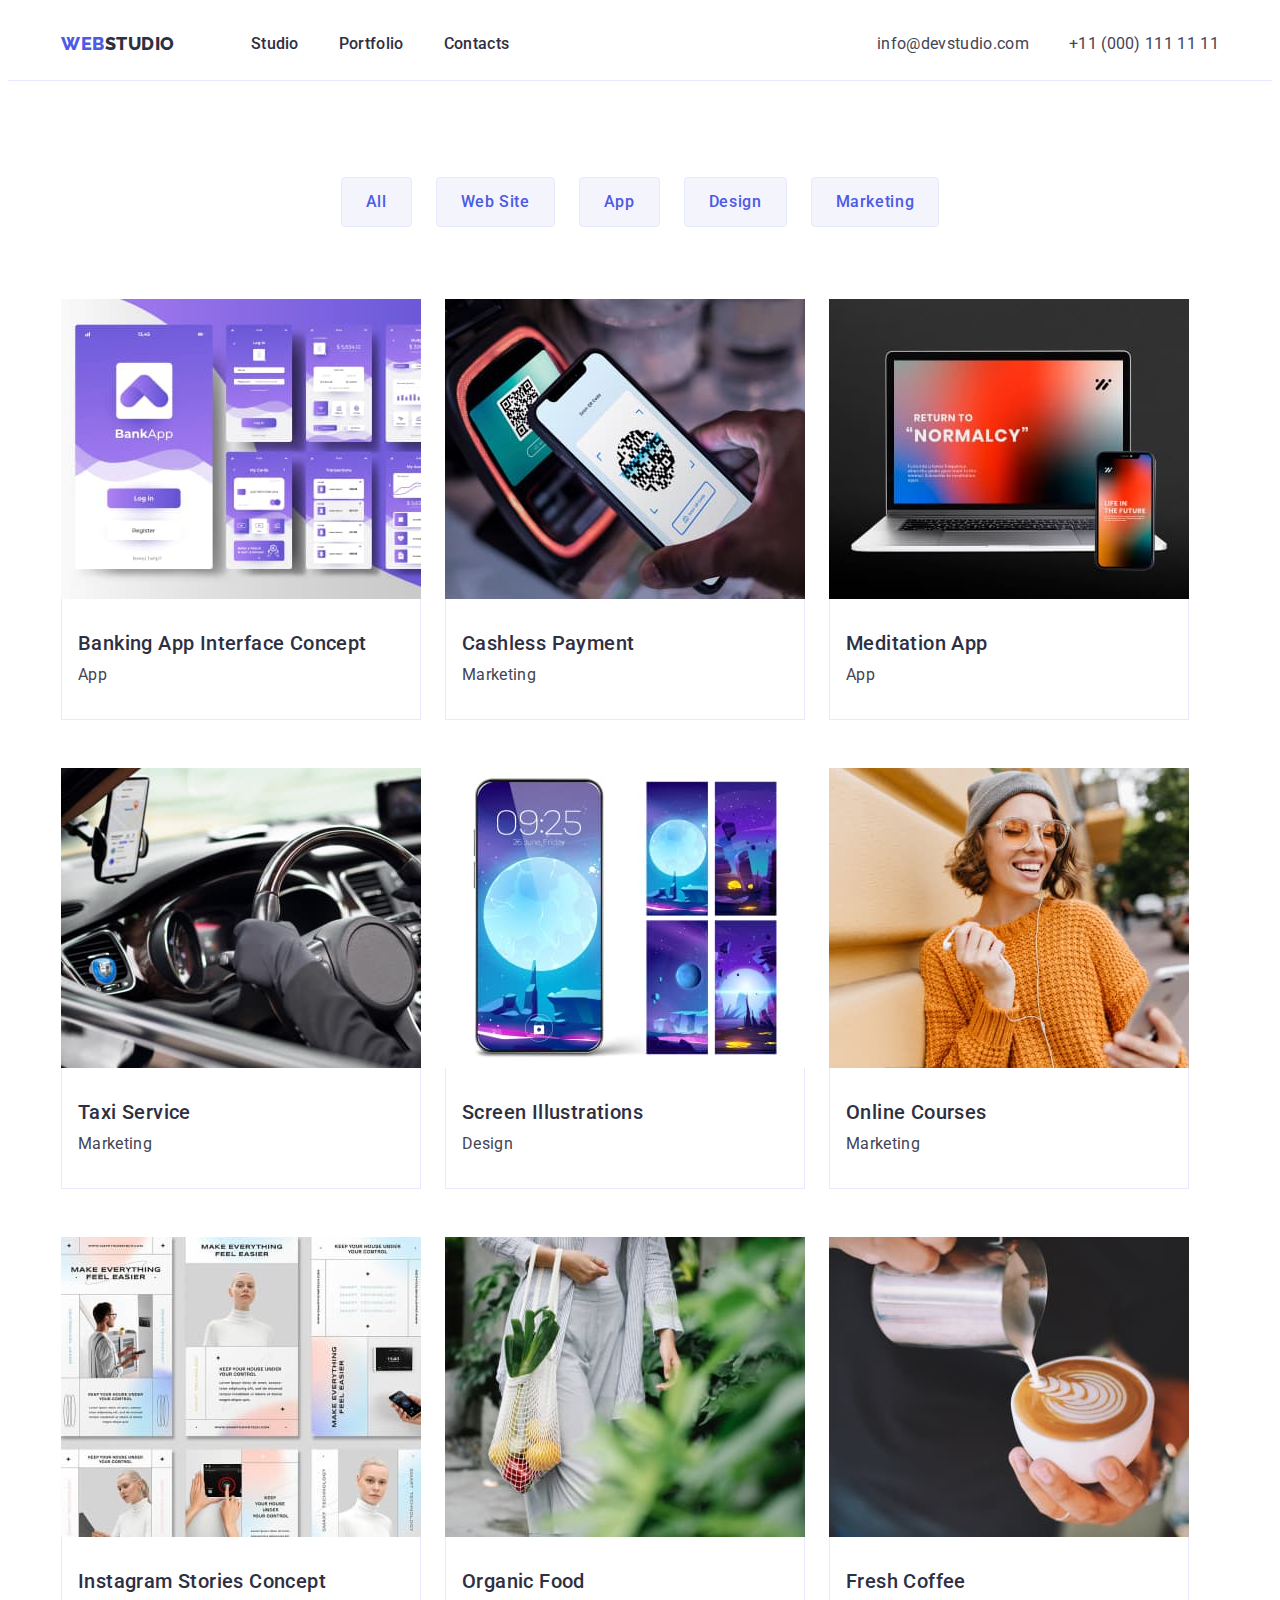
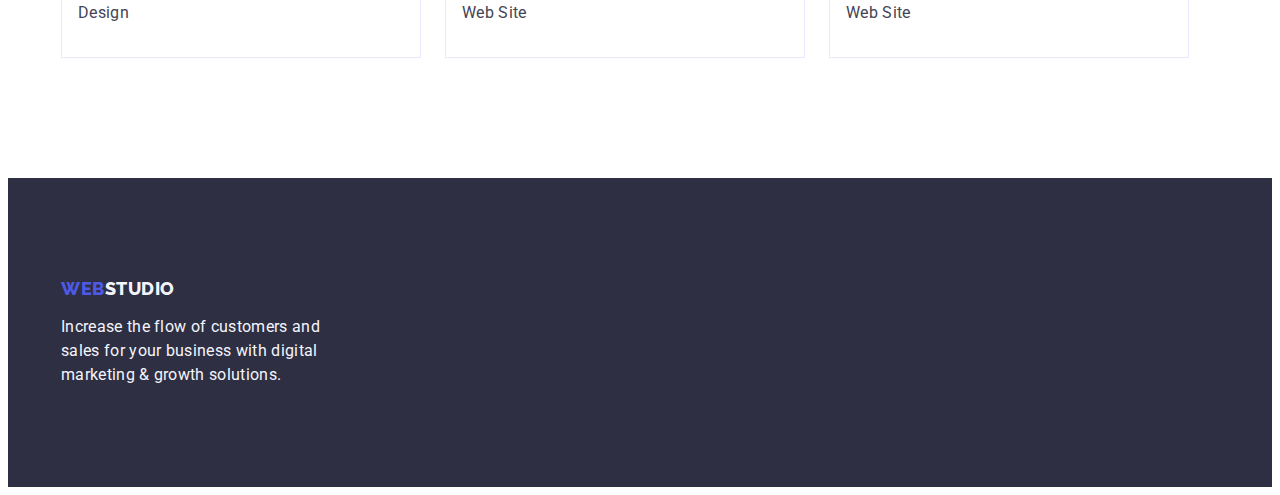
==== portfolio.html @ 2a820198 "Initial commit" ====
<!DOCTYPE html>
<html lang="en">
  <head>
    <meta charset="UTF-8" />
    <meta name="deskription" content="WEB Solutions for Business" />
    <title>WEB Solutions for Business</title>

    <link
      rel="stylesheet"
      href="https://cdnjs.cloudflare.com/ajax/libs/modern-normalize/2.0.0/modern-normalize.min.css"
      integrity="sha512-4xo8blKMVCiXpTaLzQSLSw3KFOVPWhm/TRtuPVc4WG6kUgjH6J03IBuG7JZPkcWMxJ5huwaBpOpnwYElP/m6wg=="
      crossorigin="anonymous"
      referrerpolicy="no-referrer"
    />
    <!-- custom styles -->
    <link rel="stylesheet" href="./css/styles.css" />
    <!-- Fonts -->
    <link rel="preconnect" href="https://fonts.googleapis.com" />
    <link rel="preconnect" href="https://fonts.gstatic.com" crossorigin />
    <link
      href="https://fonts.googleapis.com/css2?family=Raleway:wght@800&family=Roboto:wght@400;500;700;900&display=swap"
      rel="stylesheet"
    />
  </head>

  <body>
    <header class="header">
      <div class="header-container container">
        <nav class="nav-wrapper">
          <!-- Logo -->
          <a class="logo-head logo link" href="./index.html"
            >Web<span class="logo-header">Studio</span></a
          >
          <!-- Navigation -->
          <ul class="nav-list list">
            <li class="nav-item">
              <a class="nav link" href="./index.html">Studio</a>
            </li>
            <li class="nav-item">
              <a class="nav link" href="./portfolio.html">Portfolio</a>
            </li>
            <li class="nav-item">
              <a class="nav link" href="">Contacts</a>
            </li>
          </ul>
        </nav>
        <!-- Adress -->
        <address class="adress">
          <ul class="adress-list list">
            <li class="adress-item">
              <a class="adress-list-item link" href="mailto:info@devstudio.com"
                >info@devstudio.com</a
              >
            </li>
            <li class="adress-item">
              <a class="adress-list-item link" href="tel:+110001111111"
                >+11 (000) 111 11 11</a
              >
            </li>
          </ul>
        </address>
      </div>
    </header>

    <main>
      <section class="portfolio">
        <div class="portfolio-container container">
          <h1 class="visually-hidden">Our Portfolio</h1>
          <ul class="filter-list">
            <li class="filter-item">
              <button class="filter-btn" type="button">All</button>
            </li>
            <li class="filter-item">
              <button class="filter-btn" type="button">Web Site</button>
            </li>
            <li class="filter-item">
              <button class="filter-btn" type="button">App</button>
            </li>
            <li class="filter-item">
              <button class="filter-btn" type="button">Design</button>
            </li>
            <li class="filter-item">
              <button class="filter-btn" type="button">Marketing</button>
            </li>
          </ul>
          <ul class="portfolio-list card-set list">
            <li class="portfolio-item">
              <a class="link" href=""
                ><img
                  src="./images/portfolio/port1.jpg"
                  alt="foto bank app"
                  width="360"
                  height="300"
                />
                <div class="portfolio-card-content">
                  <h2 class="portfolio-link-title">
                    Banking App Interface Concept
                  </h2>
                  <p class="filter-text">App</p>
                </div>
              </a>
            </li>
            <li class="portfolio-item">
              <a class="link" href=""
                ><img
                  src="./images/portfolio/port2.jpg"
                  alt="Foto paimant terminal"
                  width="360"
                  height="300"
                />
                <div class="portfolio-card-content">
                  <h2 class="portfolio-link-title">Cashless Payment</h2>
                  <p class="filter-text">Marketing</p>
                </div>
              </a>
            </li>
            <li class="portfolio-item">
              <a class="link" href=""
                ><img
                  src="./images/portfolio/port3.jpg"
                  alt="Foto meditation app"
                  width="360"
                  height="300"
                />
                <div class="portfolio-card-content">
                  <h2 class="portfolio-link-title">Meditation App</h2>
                  <p class="filter-text">App</p>
                </div></a
              >
            </li>
            <li class="portfolio-item">
              <a class="link" href=""
                ><img
                  src="./images/portfolio/port4.jpg"
                  alt="Foto driver in car"
                  width="360"
                  height="300"
                />
                <div class="portfolio-card-content">
                  <h2 class="portfolio-link-title">Taxi Service</h2>
                  <p class="filter-text">Marketing</p>
                </div></a
              >
            </li>
            <li class="portfolio-item">
              <a class="link" href=""
                ><img
                  src="./images/portfolio/port5.jpg"
                  alt="Phone Screen"
                  width="360"
                  height="300"
                />
                <div class="portfolio-card-content">
                  <h2 class="portfolio-link-title">Screen Illustrations</h2>
                  <p class="filter-text">Design</p>
                </div></a
              >
            </li>
            <li class="portfolio-item">
              <a class="link" href=""
                ><img
                  src="./images/portfolio/port6.jpg"
                  alt="Foto studing girl"
                  width="360"
                  height="300"
                />
                <div class="portfolio-card-content">
                  <h2 class="portfolio-link-title">Online Courses</h2>
                  <p class="filter-text">Marketing</p>
                </div></a
              >
            </li>
            <li class="portfolio-item">
              <a class="link" href=""
                ><img
                  src="./images/portfolio/port7.jpg"
                  alt="Foto of Social media layouts"
                  width="360"
                  height="300"
                />
                <div class="portfolio-card-content">
                  <h2 class="portfolio-link-title">
                    Instagram Stories Concept
                  </h2>
                  <p class="filter-text">Design</p>
                </div></a
              >
            </li>
            <li class="portfolio-item">
              <a class="link" href=""
                ><img
                  src="./images/portfolio/port8.jpg"
                  alt="Foto of fresh food"
                  width="360"
                  height="300"
                />
                <div class="portfolio-card-content">
                  <h2 class="portfolio-link-title">Organic Food</h2>
                  <p class="filter-text">Web Site</p>
                </div></a
              >
            </li>
            <li class="portfolio-item">
              <a class="link" href=""
                ><img
                  src="./images/portfolio/port9.jpg"
                  alt="Foto capuchino"
                  width="360"
                  height="300"
                />
                <div class="portfolio-card-content">
                  <h2 class="portfolio-link-title">Fresh Coffee</h2>
                  <p class="filter-text">Web Site</p>
                </div></a
              >
            </li>
          </ul>
        </div>
      </section>
    </main>

    <footer class="footer">
      <div class="footer-container container">
        <a class="logo-foot logo link" href="./index.html"
          >Web<span class="logo-footer">Studio</span></a
        >

        <p class="text-footer">
          Increase the flow of customers and sales for your business with
          digital marketing & growth solutions.
        </p>
      </div>
    </footer>
  </body>
</html>
---- css/styles.css ----
/* body */
:root {
  --primary-font: 'Roboto', sans-serif;
  --white: #fff;
  --iris: #4d5ae5;
  --navyblue: #2e2f42;
  --slate: #434455;
  --cloud: #f4f4fd;
  --ocean: #404bbf;
  --cornflower: #e7e9fc;
}
/* Container */
.container {
  max-width: 1158px;
  padding-left: 15px;
  padding-right: 15px;
  margin: 0 auto;
}

body {
  background-color: var(--white);
  font-family: var(--primary-font);
  color: var(--slate);
}
h1,
h2,
h3,
h4,
h5,
h6,
p {
  margin: 0;
}

ul,
ol {
  margin-top: 0;
  margin-bottom: 0;
  padding-left: 0;
}

.visually-hidden {
  position: absolute;
  width: 1px;
  height: 1px;
  margin: -1px;
  border: 0;
  padding: 0;
  white-space: nowrap;
  clip-path: inset(100%);
  clip: rect(0 0 0 0);
  overflow: hidden;
}

/* header */
img {
  display: block;
}
.header {
  border-bottom: 1px solid var(--cornflower);
}

.header-container {
  display: flex;
  justify-content: space-between;
}
/* Logo */

.nav-wrapper {
  display: flex;
  align-items: center;
}

.logo-head {
  color: var(--iris);
  font-family: 'Raleway', sans-serif;
  font-size: 18px;
  font-weight: 800;
  line-height: 1.17;
  letter-spacing: 0.03em;
  text-transform: uppercase;
  margin-right: 76px;
}

.logo-header {
  color: var(--navyblue);
}

.list {
  list-style: none;
}
.link {
  text-decoration: none;
}
/* Navigation */

.nav-list {
  display: flex;
  gap: 40px;
}
.nav {
  color: var(--navyblue);
  font-size: 16px;
  font-weight: 500;
  line-height: 1.5;
  letter-spacing: 0.02em;
  padding: 24px 0;
}

.nav:focus,
.nav:hover {
  color: var(--ocean);
}

/* Adress */

.adress-list {
  display: flex;
  gap: 40px;
}

.adress {
  font-style: normal;
}
.adress-item {
  padding-top: 24px;
  padding-bottom: 24px;
}
.adress-list-item {
  color: var(--slate);
  font-size: 16px;
  font-weight: 400;
  line-height: 1.5;
  letter-spacing: 0.02em;
}

.adress-list:focus,
.adress-list:hover {
  color: var(--ocean);
}

/* main */
/* Section Hero */

.hero {
  background-color: var(--navyblue);
  padding: 188px 0;
}
.hero-container {
  display: flex;
  flex-direction: column;
  justify-content: flex-end;
  align-content: center;
  flex-wrap: wrap;
  align-items: center;
  gap: 48px;

  width: 1440px;
}

.hero-title {
  color: var(--white);
  font-size: 56px;
  font-weight: 700;
  line-height: 1.07;
  letter-spacing: 0.02em;
  text-align: center;
  max-width: 496px;
  margin-bottom: 48px;
}

.hero-btn {
  background: var(--iris);
  color: var(--white);
  font-family: 'Roboto', sans-serif;
  font-size: 16px;
  font-weight: 500;
  line-height: 1.5;
  letter-spacing: 0.04rem;
  cursor: pointer;
  min-width: 169px;
  padding: 16px 32px;
  border-radius: 4px;
  border: none;
}

.hero-btn:focus,
.hero-btn:hover {
  background-color: var(--ocean);
}

/* Section About */
.about {
  padding: 120px 0;
}

.about-list {
  display: flex;
  gap: 24px;
}
.about-item {
  flex-basis: calc((100% - 72px) / 4);
}
.about-list-title {
  color: var(--navyblue);
  font-size: 20px;
  font-weight: 500;
  line-height: 1.2;
  letter-spacing: 0.02em;
  margin-bottom: 8px;
}

.about-text {
  color: var(--slate);

  font-size: 16px;
  line-height: 1.5;
  letter-spacing: 0.02em;
}

/* Doing section */
.doing {
  padding-bottom: 120px;
}
.doing-list {
  display: flex;
  justify-content: center;
  gap: 24px;
}

.doing-title {
  color: var(--navyblue);
  font-size: 36px;
  font-weight: 700;
  line-height: 1.11;
  letter-spacing: 0.02em;
  text-transform: capitalize;
  text-align: center;
  margin-bottom: 72px;
}

/* Our team */

.team-section {
  background-color: var(--cloud);
  padding-top: 120px;
  padding-bottom: 120px;
}

.team-list {
  display: flex;
  justify-content: center;
  gap: 24px;
}
.team-card {
  background-color: #ffffff;
  border-radius: 0px 0px 4px 4px;
  padding-bottom: 32px;
}
.team-card-content {
  display: flex;
  flex-direction: column;
  flex-wrap: wrap;
  align-items: center;
  padding: 32px 0;
}

.team-section-title {
  color: var(--navyblue);
  font-size: 36px;
  font-weight: 700;
  line-height: 1.11;
  letter-spacing: 0.02em;
  text-transform: capitalize;
  text-align: center;
  margin-bottom: 72px;
}

.card-title {
  color: var(--navyblue);
  font-size: 20px;
  font-weight: 500;
  line-height: 1.2;
  letter-spacing: 0.02em;
  text-align: center;
  margin-bottom: 8px;
}

.card-text {
  color: var(--slate);
  font-size: 16px;
  font-weight: 400;
  line-height: 1.5;
  letter-spacing: 0.02em;
  text-align: center;
}

/* Portfolio */
.portfolio {
  padding-top: 96px;
  padding-bottom: 120px;
}

/* Filter */

.filter-list {
  list-style: none;
  margin-bottom: 72px;
}
.filter-btn {
  background-color: var(--cloud);
  color: var(--iris);
  font-family: 'Roboto', sans-serif;
  font-size: 16px;
  font-weight: 500;
  line-height: 1.5;
  letter-spacing: 0.04em;
  cursor: pointer;
  border-radius: 4px;
  border: 1px solid var(--cornflower);
  padding: 12px 24px;
}
.filter-btn:focus,
.filter-btn:hover {
  background-color: var(--ocean);
  color: var(--white);
  border: 1px solid transparent;
}
/* Portfolio list */

.filter-list {
  display: flex;
  justify-content: center;
  gap: 24px;
}
.portfolio-list {
  display: flex;
  flex-wrap: wrap;
  gap: 24px;
  row-gap: 48px;
}
.portfolio-item {
  flex-basis: calc((100% - 24 * 2) / 3);
}
.portfolio-card-content {
  display: flex;
  flex-direction: column;
  padding: 32px 16px;
  border: 1px solid var(--cornflower);
  border-top: none;
}

.portfolio-link-title {
  color: var(--navyblue);
  font-size: 20px;
  font-weight: 500;
  line-height: 1.2;
  letter-spacing: 0.02em;
  margin-bottom: 8px;
}
.filter-text {
  color: var(--slate);
  font-size: 16px;
  line-height: 1.5;
  letter-spacing: 0.02em;
}

/* Fotter */

.footer {
  background-color: var(--navyblue);
  padding: 100px 0;
}
.logo-foot {
  display: inline-block;
  color: var(--iris);
  font-family: 'Raleway', sans-serif;
  font-size: 18px;
  font-weight: 800;
  line-height: 1.17;
  letter-spacing: 0.03em;
  text-transform: uppercase;
  margin-bottom: 16px;
}
.text-footer {
  color: var(--cloud);
  font-size: 16px;
  line-height: 1.5;
  letter-spacing: 0.02em;
  width: 264px;
}
.logo-footer {
  color: var(--cloud);
}
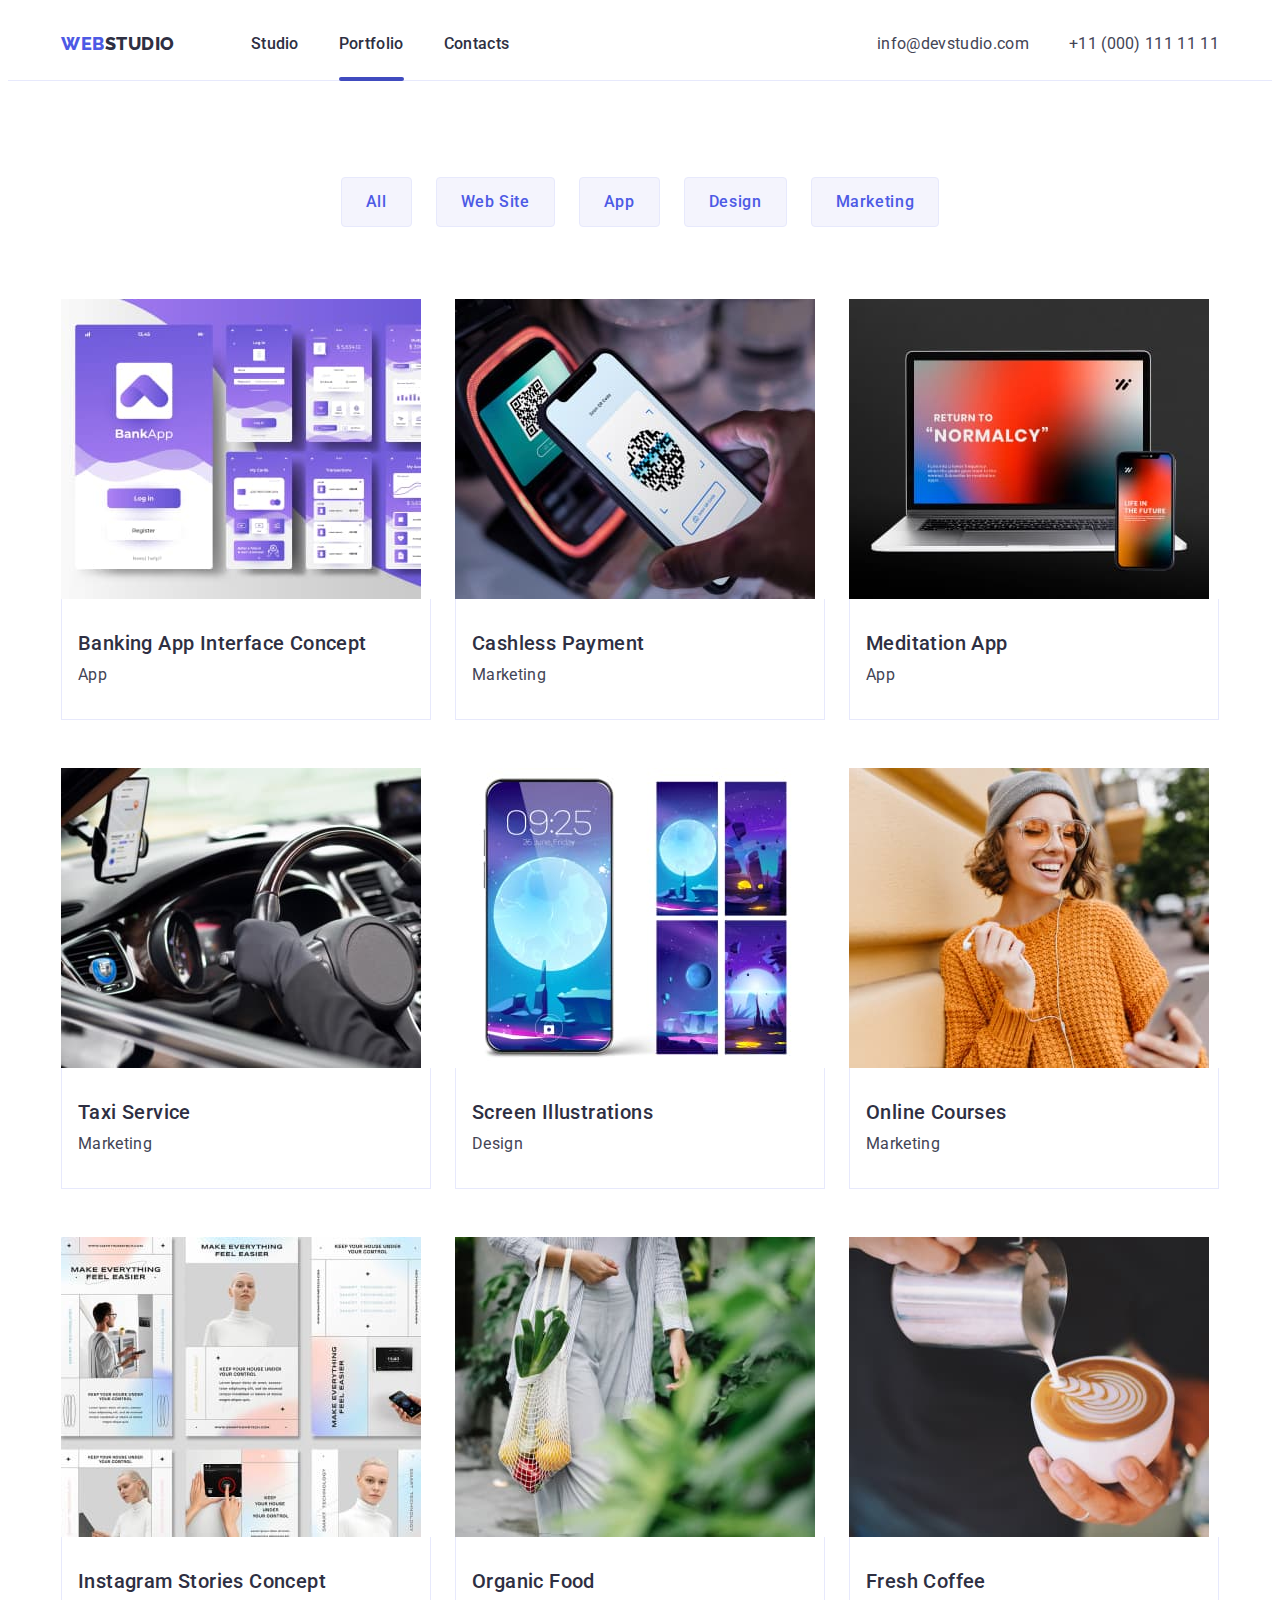
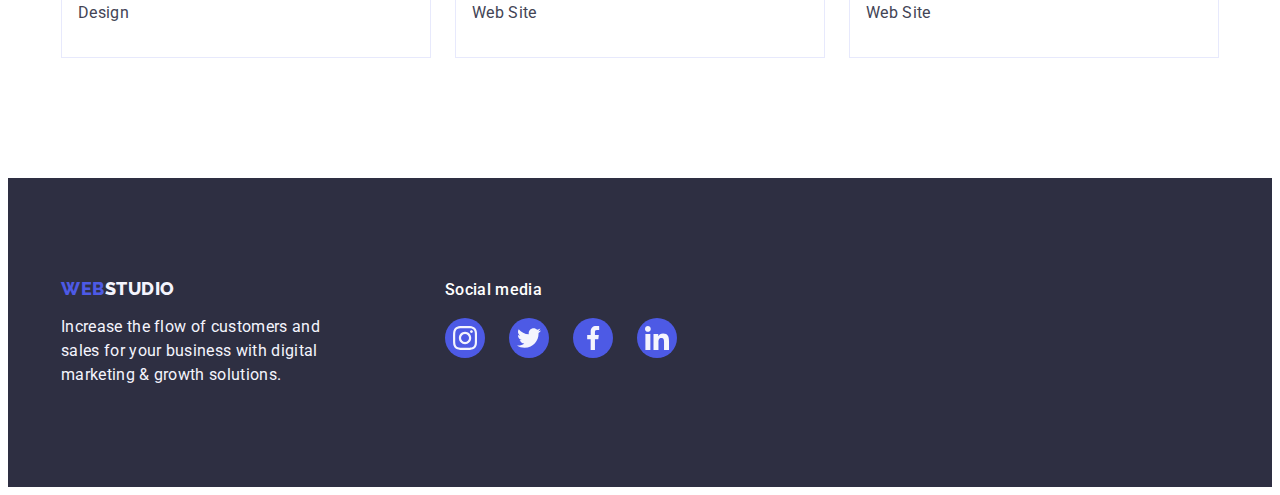
==== commit 079b47e5: "first checkin" ====
--- a/portfolio.html
+++ b/portfolio.html
@@ -24,6 +24,7 @@
   </head>
 
   <body>
+    <!-- Header -->
     <header class="header">
       <div class="header-container container">
         <nav class="nav-wrapper">
@@ -37,7 +38,7 @@
               <a class="nav link" href="./index.html">Studio</a>
             </li>
             <li class="nav-item">
-              <a class="nav link" href="./portfolio.html">Portfolio</a>
+              <a class="nav current link" href="./portfolio.html">Portfolio</a>
             </li>
             <li class="nav-item">
               <a class="nav link" href="">Contacts</a>
@@ -61,7 +62,7 @@
         </address>
       </div>
     </header>
-
+    <!-- Main -->
     <main>
       <section class="portfolio">
         <div class="portfolio-container container">
@@ -85,13 +86,22 @@
           </ul>
           <ul class="portfolio-list card-set list">
             <li class="portfolio-item">
-              <a class="link" href=""
-                ><img
-                  src="./images/portfolio/port1.jpg"
-                  alt="foto bank app"
-                  width="360"
-                  height="300"
-                />
+              <a class="link" href="">
+                <div class="portfolio-box">
+                  <img
+                    src="./images/portfolio/port1.jpg"
+                    alt="foto bank app"
+                    width="360"
+                    height="300"
+                  />
+                  <div class="overlay">
+                    <p class="overlay-text">
+                      14 Stylish and User-Friendly App Design Concepts · Task
+                      Manager App · Calorie Tracker App · Exotic Fruit Ecommerce
+                      App · Cloud Storage App
+                    </p>
+                  </div>
+                </div>
                 <div class="portfolio-card-content">
                   <h2 class="portfolio-link-title">
                     Banking App Interface Concept
@@ -101,13 +111,22 @@
               </a>
             </li>
             <li class="portfolio-item">
-              <a class="link" href=""
-                ><img
-                  src="./images/portfolio/port2.jpg"
-                  alt="Foto paimant terminal"
-                  width="360"
-                  height="300"
-                />
+              <a class="link" href="">
+                <div class="portfolio-box">
+                  <img
+                    src="./images/portfolio/port2.jpg"
+                    alt="Foto paimant terminal"
+                    width="360"
+                    height="300"
+                  />
+                  <div class="overlay">
+                    <p class="overlay-text">
+                      14 Stylish and User-Friendly App Design Concepts · Task
+                      Manager App · Calorie Tracker App · Exotic Fruit Ecommerce
+                      App · Cloud Storage App
+                    </p>
+                  </div>
+                </div>
                 <div class="portfolio-card-content">
                   <h2 class="portfolio-link-title">Cashless Payment</h2>
                   <p class="filter-text">Marketing</p>
@@ -115,13 +134,22 @@
               </a>
             </li>
             <li class="portfolio-item">
-              <a class="link" href=""
-                ><img
-                  src="./images/portfolio/port3.jpg"
-                  alt="Foto meditation app"
-                  width="360"
-                  height="300"
-                />
+              <a class="link" href="">
+                <div class="portfolio-box">
+                  <img
+                    src="./images/portfolio/port3.jpg"
+                    alt="Foto meditation app"
+                    width="360"
+                    height="300"
+                  />
+                  <div class="overlay">
+                    <p class="overlay-text">
+                      14 Stylish and User-Friendly App Design Concepts · Task
+                      Manager App · Calorie Tracker App · Exotic Fruit Ecommerce
+                      App · Cloud Storage App
+                    </p>
+                  </div>
+                </div>
                 <div class="portfolio-card-content">
                   <h2 class="portfolio-link-title">Meditation App</h2>
                   <p class="filter-text">App</p>
@@ -129,13 +157,22 @@
               >
             </li>
             <li class="portfolio-item">
-              <a class="link" href=""
-                ><img
-                  src="./images/portfolio/port4.jpg"
-                  alt="Foto driver in car"
-                  width="360"
-                  height="300"
-                />
+              <a class="link" href="">
+                <div class="portfolio-box">
+                  <img
+                    src="./images/portfolio/port4.jpg"
+                    alt="Foto driver in car"
+                    width="360"
+                    height="300"
+                  />
+                  <div class="overlay">
+                    <p class="overlay-text">
+                      14 Stylish and User-Friendly App Design Concepts · Task
+                      Manager App · Calorie Tracker App · Exotic Fruit Ecommerce
+                      App · Cloud Storage App
+                    </p>
+                  </div>
+                </div>
                 <div class="portfolio-card-content">
                   <h2 class="portfolio-link-title">Taxi Service</h2>
                   <p class="filter-text">Marketing</p>
@@ -143,13 +180,22 @@
               >
             </li>
             <li class="portfolio-item">
-              <a class="link" href=""
-                ><img
-                  src="./images/portfolio/port5.jpg"
-                  alt="Phone Screen"
-                  width="360"
-                  height="300"
-                />
+              <a class="link" href="">
+                <div class="portfolio-box">
+                  <img
+                    src="./images/portfolio/port5.jpg"
+                    alt="Phone Screen"
+                    width="360"
+                    height="300"
+                  />
+                  <div class="overlay">
+                    <p class="overlay-text">
+                      14 Stylish and User-Friendly App Design Concepts · Task
+                      Manager App · Calorie Tracker App · Exotic Fruit Ecommerce
+                      App · Cloud Storage App
+                    </p>
+                  </div>
+                </div>
                 <div class="portfolio-card-content">
                   <h2 class="portfolio-link-title">Screen Illustrations</h2>
                   <p class="filter-text">Design</p>
@@ -157,13 +203,22 @@
               >
             </li>
             <li class="portfolio-item">
-              <a class="link" href=""
-                ><img
-                  src="./images/portfolio/port6.jpg"
-                  alt="Foto studing girl"
-                  width="360"
-                  height="300"
-                />
+              <a class="link" href="">
+                <div class="portfolio-box">
+                  <img
+                    src="./images/portfolio/port6.jpg"
+                    alt="Foto studing girl"
+                    width="360"
+                    height="300"
+                  />
+                  <div class="overlay">
+                    <p class="overlay-text">
+                      14 Stylish and User-Friendly App Design Concepts · Task
+                      Manager App · Calorie Tracker App · Exotic Fruit Ecommerce
+                      App · Cloud Storage App
+                    </p>
+                  </div>
+                </div>
                 <div class="portfolio-card-content">
                   <h2 class="portfolio-link-title">Online Courses</h2>
                   <p class="filter-text">Marketing</p>
@@ -171,13 +226,22 @@
               >
             </li>
             <li class="portfolio-item">
-              <a class="link" href=""
-                ><img
-                  src="./images/portfolio/port7.jpg"
-                  alt="Foto of Social media layouts"
-                  width="360"
-                  height="300"
-                />
+              <a class="link" href="">
+                <div class="portfolio-box">
+                  <img
+                    src="./images/portfolio/port7.jpg"
+                    alt="Foto of Social media layouts"
+                    width="360"
+                    height="300"
+                  />
+                  <div class="overlay">
+                    <p class="overlay-text">
+                      14 Stylish and User-Friendly App Design Concepts · Task
+                      Manager App · Calorie Tracker App · Exotic Fruit Ecommerce
+                      App · Cloud Storage App
+                    </p>
+                  </div>
+                </div>
                 <div class="portfolio-card-content">
                   <h2 class="portfolio-link-title">
                     Instagram Stories Concept
@@ -187,13 +251,22 @@
               >
             </li>
             <li class="portfolio-item">
-              <a class="link" href=""
-                ><img
-                  src="./images/portfolio/port8.jpg"
-                  alt="Foto of fresh food"
-                  width="360"
-                  height="300"
-                />
+              <a class="link" href="">
+                <div class="portfolio-box">
+                  <img
+                    src="./images/portfolio/port8.jpg"
+                    alt="Foto of fresh food"
+                    width="360"
+                    height="300"
+                  />
+                  <div class="overlay">
+                    <p class="overlay-text">
+                      14 Stylish and User-Friendly App Design Concepts · Task
+                      Manager App · Calorie Tracker App · Exotic Fruit Ecommerce
+                      App · Cloud Storage App
+                    </p>
+                  </div>
+                </div>
                 <div class="portfolio-card-content">
                   <h2 class="portfolio-link-title">Organic Food</h2>
                   <p class="filter-text">Web Site</p>
@@ -201,13 +274,22 @@
               >
             </li>
             <li class="portfolio-item">
-              <a class="link" href=""
-                ><img
-                  src="./images/portfolio/port9.jpg"
-                  alt="Foto capuchino"
-                  width="360"
-                  height="300"
-                />
+              <a class="link" href="">
+                <div class="portfolio-box">
+                  <img
+                    src="./images/portfolio/port9.jpg"
+                    alt="Foto capuchino"
+                    width="360"
+                    height="300"
+                  />
+                  <div class="overlay">
+                    <p class="overlay-text">
+                      14 Stylish and User-Friendly App Design Concepts · Task
+                      Manager App · Calorie Tracker App · Exotic Fruit Ecommerce
+                      App · Cloud Storage App
+                    </p>
+                  </div>
+                </div>
                 <div class="portfolio-card-content">
                   <h2 class="portfolio-link-title">Fresh Coffee</h2>
                   <p class="filter-text">Web Site</p>
@@ -218,17 +300,49 @@
         </div>
       </section>
     </main>
-
+    <!-- Footer -->
     <footer class="footer">
       <div class="footer-container container">
-        <a class="logo-foot logo link" href="./index.html"
-          >Web<span class="logo-footer">Studio</span></a
-        >
+        <div>
+          <a class="logo-foot logo link" href="./index.html"
+            >Web<span class="logo-footer">Studio</span></a
+          >
+          <p class="text-footer">
+            Increase the flow of customers and sales for your business with
+            digital marketing & growth solutions.
+          </p>
+        </div>
+        <!-- Social media -->
 
-        <p class="text-footer">
-          Increase the flow of customers and sales for your business with
-          digital marketing & growth solutions.
-        </p>
+        <div class="media-container">
+          <h4 class="media-title">Social media</h4>
+          <ul class="media-link list">
+            <li>
+              <a class="social-media" href="https://www.instagram.com/">
+                <svg class="social-media-icon">
+                  <use href="./images/icons.svg#icon-instagram"></use></svg
+              ></a>
+            </li>
+            <li>
+              <a class="social-media" href="https://www.twitter.com/">
+                <svg class="social-media-icon">
+                  <use href="./images/icons.svg#icon-twitter"></use></svg
+              ></a>
+            </li>
+            <li>
+              <a class="social-media" href="https://www.facebook.com/">
+                <svg class="social-media-icon">
+                  <use href="./images/icons.svg#icon-facebook"></use></svg
+              ></a>
+            </li>
+            <li>
+              <a class="social-media" href="https://www.linkedin.com/">
+                <svg class="social-media-icon">
+                  <use href="./images/icons.svg#icon-linkedin"></use></svg
+              ></a>
+            </li>
+          </ul>
+        </div>
       </div>
     </footer>
   </body>
--- a/css/styles.css
+++ b/css/styles.css
@@ -8,6 +8,10 @@
   --cloud: #f4f4fd;
   --ocean: #404bbf;
   --cornflower: #e7e9fc;
+  --lightslate: #8e8f99;
+  --green: #31d0aa;
+  --navyblue-modal: rgba(46, 47, 66, 0.4);
+  --dairy: #fcfcfc;
 }
 /* Container */
 .container {
@@ -99,12 +103,27 @@
   gap: 40px;
 }
 .nav {
+  position: relative;
   color: var(--navyblue);
   font-size: 16px;
   font-weight: 500;
   line-height: 1.5;
   letter-spacing: 0.02em;
   padding: 24px 0;
+  /* margin-bottom: 20px; */
+  transition: color 250ms cubic-bezier(0.4, 0, 0.2, 1);
+}
+
+.current:after {
+  display: block;
+  width: 100%;
+  height: 4px;
+  border-radius: 2px;
+  background: var(--ocean);
+  content: ' ';
+  position: absolute;
+  bottom: -4px;
+  left: 0;
 }
 
 .nav:focus,
@@ -132,10 +151,11 @@
   font-weight: 400;
   line-height: 1.5;
   letter-spacing: 0.02em;
-}
-
-.adress-list:focus,
-.adress-list:hover {
+  transition: color 250ms cubic-bezier(0.4, 0, 0.2, 1);
+}
+
+.adress-list-item:focus,
+.adress-list-item:hover {
   color: var(--ocean);
 }
 
@@ -143,9 +163,20 @@
 /* Section Hero */
 
 .hero {
+  max-width: 1440px;
+  margin: 0 auto;
   background-color: var(--navyblue);
   padding: 188px 0;
-}
+  background-image: linear-gradient(
+      rgba(46, 47, 66, 0.7),
+      rgba(46, 47, 66, 0.7)
+    ),
+    url(../images/background.jpg);
+  background-repeat: no-repeat;
+  background-size: cover;
+  background-position: center;
+}
+
 .hero-container {
   display: flex;
   flex-direction: column;
@@ -172,6 +203,7 @@
 .hero-btn {
   background: var(--iris);
   color: var(--white);
+  box-shadow: 0px 4px 4px 0px rgba(0, 0, 0, 0.15);
   font-family: 'Roboto', sans-serif;
   font-size: 16px;
   font-weight: 500;
@@ -182,6 +214,7 @@
   padding: 16px 32px;
   border-radius: 4px;
   border: none;
+  transition: color 250ms cubic-bezier(0.4, 0, 0.2, 1);
 }
 
 .hero-btn:focus,
@@ -200,6 +233,17 @@
 }
 .about-item {
   flex-basis: calc((100% - 72px) / 4);
+}
+
+.about-icon {
+  width: 64px;
+  height: 64px;
+}
+.about-icon-card {
+  border-radius: 4px;
+  background: var(--cloud);
+  padding: 24px 100px;
+  margin-bottom: 8px;
 }
 .about-list-title {
   color: var(--navyblue);
@@ -255,7 +299,9 @@
 .team-card {
   background-color: #ffffff;
   border-radius: 0px 0px 4px 4px;
-  padding-bottom: 32px;
+  box-shadow: 0px 2px 1px 0px rgba(46, 47, 66, 0.08),
+    0px 1px 1px 0px rgba(46, 47, 66, 0.16),
+    0px 1px 6px 0px rgba(46, 47, 66, 0.08);
 }
 .team-card-content {
   display: flex;
@@ -293,6 +339,73 @@
   line-height: 1.5;
   letter-spacing: 0.02em;
   text-align: center;
+  margin-bottom: 8px;
+}
+.social-link {
+  display: flex;
+  gap: 24px;
+}
+.team-social {
+  display: flex;
+  justify-content: center;
+  align-items: center;
+  width: 40px;
+  height: 40px;
+  border-radius: 50%;
+  background-color: var(--iris);
+}
+
+.team-social-icon {
+  width: 16px;
+  height: 16px;
+  fill: var(--cloud);
+}
+/* Customers */
+
+.customer-section {
+  padding-top: 120px;
+  padding-bottom: 120px;
+}
+.customer-container {
+  padding-top: 120px;
+  padding-bottom: 120px;
+}
+.customer-section-title {
+  color: var(--navyblue);
+  font-size: 36px;
+  font-style: normal;
+  font-weight: 700;
+  line-height: 1.1;
+  letter-spacing: 0.02em;
+  text-transform: capitalize;
+  text-align: center;
+  margin-bottom: 72px;
+}
+.customer-list {
+  display: flex;
+  justify-content: center;
+  gap: 24px;
+}
+.customer-card {
+  flex-basis: calc((100% - 5 * 24px) / 6);
+  border-radius: 4px;
+  border: 1px solid var(--lightslate);
+  padding: 16px 32px;
+  transition: border-color 250ms cubic-bezier(0.4, 0, 0.2, 1);
+}
+.customer-card:hover {
+  border-color: var(--ocean);
+}
+
+.customer-icon {
+  fill: var(--lightslate);
+  width: 104px;
+  height: 56px;
+  transition: fill 250ms cubic-bezier(0.4, 0, 0.2, 1);
+}
+
+.customer-icon:hover {
+  fill: var(--ocean);
 }
 
 /* Portfolio */
@@ -319,13 +432,20 @@
   border-radius: 4px;
   border: 1px solid var(--cornflower);
   padding: 12px 24px;
+  transition: background-color 250ms cubic-bezier(0.4, 0, 0.2, 1),
+    color 250ms cubic-bezier(0.4, 0, 0.2, 1),
+    border-color 250ms cubic-bezier(0.4, 0, 0.2, 1),
+    box-shadow 250ms cubic-bezier(0.4, 0, 0.2, 1);
 }
 .filter-btn:focus,
 .filter-btn:hover {
   background-color: var(--ocean);
   color: var(--white);
   border: 1px solid transparent;
-}
+  box-shadow: 0px 2px 2px 0px rgba(0, 0, 0, 0.12),
+    0px 2px 1px 0px rgba(0, 0, 0, 0.08), 0px 3px 1px 0px rgba(0, 0, 0, 0.1);
+}
+
 /* Portfolio list */
 
 .filter-list {
@@ -339,9 +459,46 @@
   gap: 24px;
   row-gap: 48px;
 }
+.portfolio-item:hover {
+  box-shadow: 0px 2px 1px 0px rgba(46, 47, 66, 0.08),
+    0px 1px 1px 0px rgba(46, 47, 66, 0.16),
+    0px 1px 6px 0px rgba(46, 47, 66, 0.08);
+}
 .portfolio-item {
-  flex-basis: calc((100% - 24 * 2) / 3);
-}
+  flex-basis: calc((100% - 24px * 2) / 3);
+  transition: box-shadow 250ms cubic-bezier(0.4, 0, 0.2, 1);
+}
+.portfolio-item:hover .overlay {
+  transform: translateY(0);
+}
+
+.portfolio-box {
+  position: relative;
+  overflow: hidden;
+}
+.overlay {
+  position: absolute;
+  top: 0;
+  left: 0;
+  transform: translateY(100%);
+  display: flex;
+  width: 100%;
+  height: 100%;
+  background: var(--iris);
+  transition: transform 250ms cubic-bezier(0.4, 0, 0.2, 1);
+}
+
+.overlay-text {
+  color: var(--cloud);
+  font-size: 16px;
+  font-weight: 400;
+  line-height: 1.5;
+  letter-spacing: 0.02em;
+  padding-top: 40px;
+  padding-left: 32px;
+  padding-right: 32px;
+}
+
 .portfolio-card-content {
   display: flex;
   flex-direction: column;
@@ -371,7 +528,11 @@
   background-color: var(--navyblue);
   padding: 100px 0;
 }
-.logo-foot {
+.footer-container {
+  display: flex;
+  gap: 120px;
+}
+.footer .logo-foot {
   display: inline-block;
   color: var(--iris);
   font-family: 'Raleway', sans-serif;
@@ -392,3 +553,93 @@
 .logo-footer {
   color: var(--cloud);
 }
+.media-container {
+  display: flex;
+  flex-direction: column;
+  gap: 16px;
+}
+.media-title {
+  color: var(--white);
+  font-size: 16px;
+  font-style: normal;
+  font-weight: 500;
+  line-height: 1.5;
+  letter-spacing: 0.02em;
+}
+.media-link {
+  display: flex;
+  gap: 24px;
+}
+.social-media {
+  display: flex;
+  justify-content: center;
+  align-items: center;
+  width: 40px;
+  height: 40px;
+  border-radius: 50%;
+  background-color: var(--iris);
+  transition: background-color 250ms cubic-bezier(0.4, 0, 0.2, 1);
+}
+.social-media-icon {
+  width: 24px;
+  height: 24px;
+  fill: var(--cloud);
+}
+
+.social-media:hover {
+  background-color: var(--green);
+}
+
+/* Modal window */
+.backdrop {
+  position: fixed;
+  top: 0;
+  left: 0;
+  width: 100%;
+  height: 100%;
+
+  background-color: var(--navyblue-modal);
+}
+.backdrop.is-hidden {
+  opacity: 0;
+  pointer-events: none;
+  visibility: hidden;
+}
+
+.modal {
+  position: absolute;
+  top: 50%;
+  left: 50%;
+  transform: translate(-50%, -50%);
+  opacity: 1;
+  width: 408px;
+  min-height: 584px;
+  border-radius: 4px;
+  background-color: var(--dairy);
+  box-shadow: 0px 2px 1px 0px rgba(0, 0, 0, 0.2),
+    0px 1px 3px 0px rgba(0, 0, 0, 0.12), 0px 1px 1px 0px rgba(0, 0, 0, 0.14);
+  transition: opacity 300ms ease-out, transform 300ms ease-out;
+}
+
+.backdrop.is-hidden .modal {
+  transform: translate(-50%, -70%);
+  opacity: 0;
+}
+
+.modal-btn {
+  position: absolute;
+  top: 24px;
+  right: 24px;
+  display: flex;
+  justify-content: center;
+  align-items: center;
+  width: 24px;
+  height: 24px;
+  border-radius: 50%;
+  fill: var(--cornflower);
+  stroke-width: 1px;
+  stroke: rgba(0, 0, 0, 0.1);
+}
+.modal-btn-icon {
+  fill: var(--navyblue);
+}
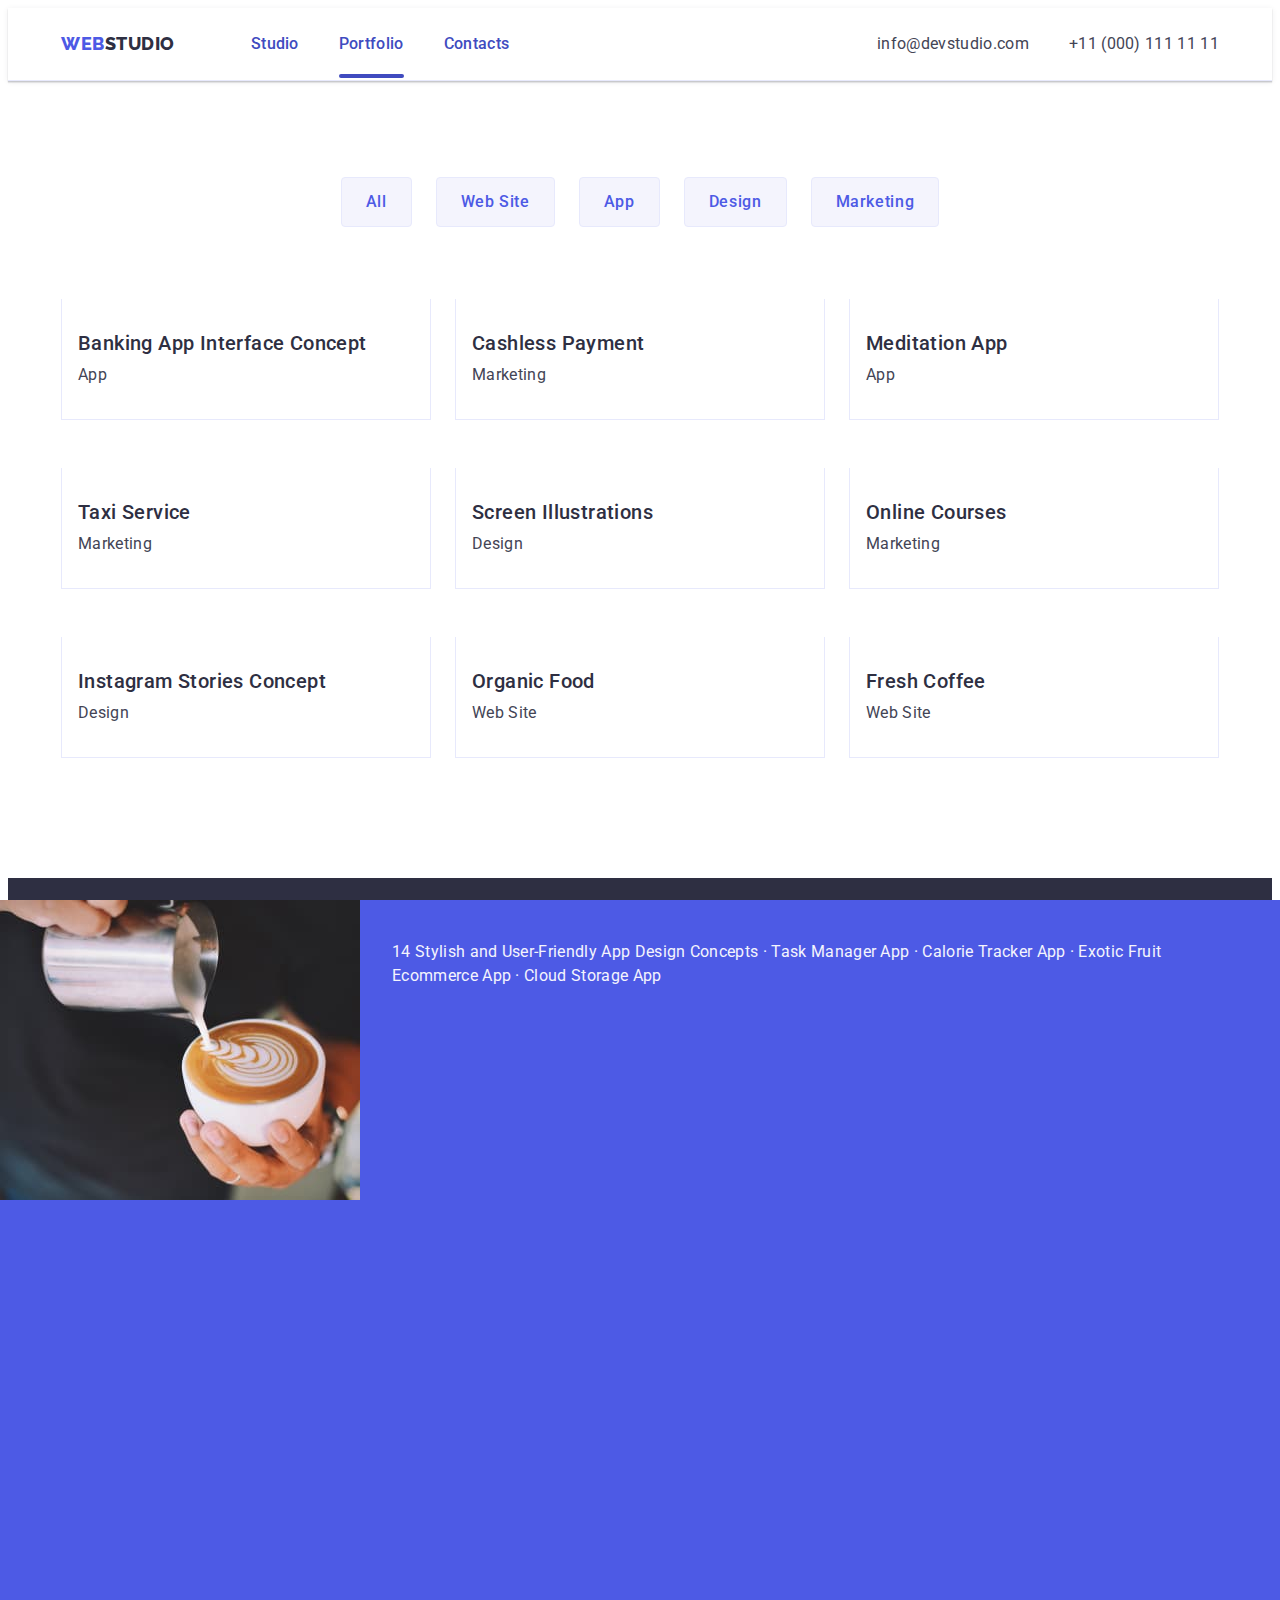
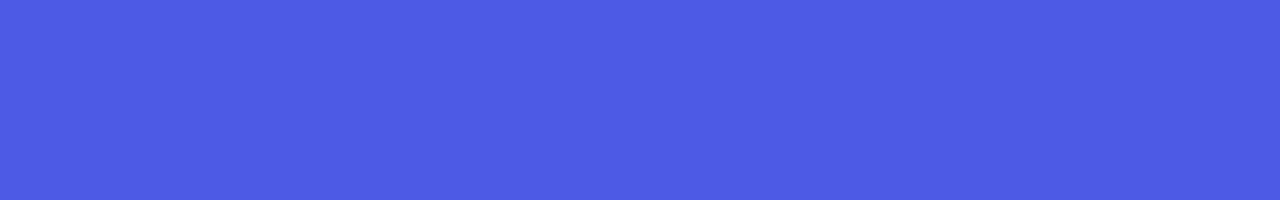
==== commit 11435e22: "second check" ====
--- a/portfolio.html
+++ b/portfolio.html
@@ -86,21 +86,19 @@
           </ul>
           <ul class="portfolio-list card-set list">
             <li class="portfolio-item">
-              <a class="link" href="">
-                <div class="portfolio-box">
+              <a class="portfolio-link link" href="">
+                <div class="portfolio-box overlay">
                   <img
                     src="./images/portfolio/port1.jpg"
                     alt="foto bank app"
                     width="360"
                     height="300"
                   />
-                  <div class="overlay">
-                    <p class="overlay-text">
-                      14 Stylish and User-Friendly App Design Concepts · Task
-                      Manager App · Calorie Tracker App · Exotic Fruit Ecommerce
-                      App · Cloud Storage App
-                    </p>
-                  </div>
+                  <p class="overlay-text">
+                    14 Stylish and User-Friendly App Design Concepts · Task
+                    Manager App · Calorie Tracker App · Exotic Fruit Ecommerce
+                    App · Cloud Storage App
+                  </p>
                 </div>
                 <div class="portfolio-card-content">
                   <h2 class="portfolio-link-title">
@@ -111,21 +109,20 @@
               </a>
             </li>
             <li class="portfolio-item">
-              <a class="link" href="">
-                <div class="portfolio-box">
+              <a class="portfolio-link link" href="">
+                <div class="portfolio-box overlay">
                   <img
                     src="./images/portfolio/port2.jpg"
                     alt="Foto paimant terminal"
                     width="360"
                     height="300"
                   />
-                  <div class="overlay">
-                    <p class="overlay-text">
-                      14 Stylish and User-Friendly App Design Concepts · Task
-                      Manager App · Calorie Tracker App · Exotic Fruit Ecommerce
-                      App · Cloud Storage App
-                    </p>
-                  </div>
+
+                  <p class="overlay-text">
+                    14 Stylish and User-Friendly App Design Concepts · Task
+                    Manager App · Calorie Tracker App · Exotic Fruit Ecommerce
+                    App · Cloud Storage App
+                  </p>
                 </div>
                 <div class="portfolio-card-content">
                   <h2 class="portfolio-link-title">Cashless Payment</h2>
@@ -134,21 +131,20 @@
               </a>
             </li>
             <li class="portfolio-item">
-              <a class="link" href="">
-                <div class="portfolio-box">
+              <a class="portfolio-link link" href="">
+                <div class="portfolio-box overlay">
                   <img
                     src="./images/portfolio/port3.jpg"
                     alt="Foto meditation app"
                     width="360"
                     height="300"
                   />
-                  <div class="overlay">
-                    <p class="overlay-text">
-                      14 Stylish and User-Friendly App Design Concepts · Task
-                      Manager App · Calorie Tracker App · Exotic Fruit Ecommerce
-                      App · Cloud Storage App
-                    </p>
-                  </div>
+
+                  <p class="overlay-text">
+                    14 Stylish and User-Friendly App Design Concepts · Task
+                    Manager App · Calorie Tracker App · Exotic Fruit Ecommerce
+                    App · Cloud Storage App
+                  </p>
                 </div>
                 <div class="portfolio-card-content">
                   <h2 class="portfolio-link-title">Meditation App</h2>
@@ -157,21 +153,20 @@
               >
             </li>
             <li class="portfolio-item">
-              <a class="link" href="">
-                <div class="portfolio-box">
+              <a class="portfolio-link link" href="">
+                <div class="portfolio-box overlay">
                   <img
                     src="./images/portfolio/port4.jpg"
                     alt="Foto driver in car"
                     width="360"
                     height="300"
                   />
-                  <div class="overlay">
-                    <p class="overlay-text">
-                      14 Stylish and User-Friendly App Design Concepts · Task
-                      Manager App · Calorie Tracker App · Exotic Fruit Ecommerce
-                      App · Cloud Storage App
-                    </p>
-                  </div>
+
+                  <p class="overlay-text">
+                    14 Stylish and User-Friendly App Design Concepts · Task
+                    Manager App · Calorie Tracker App · Exotic Fruit Ecommerce
+                    App · Cloud Storage App
+                  </p>
                 </div>
                 <div class="portfolio-card-content">
                   <h2 class="portfolio-link-title">Taxi Service</h2>
@@ -180,21 +175,20 @@
               >
             </li>
             <li class="portfolio-item">
-              <a class="link" href="">
-                <div class="portfolio-box">
+              <a class="portfolio-link link" href="">
+                <div class="portfolio-box overlay">
                   <img
                     src="./images/portfolio/port5.jpg"
                     alt="Phone Screen"
                     width="360"
                     height="300"
                   />
-                  <div class="overlay">
-                    <p class="overlay-text">
-                      14 Stylish and User-Friendly App Design Concepts · Task
-                      Manager App · Calorie Tracker App · Exotic Fruit Ecommerce
-                      App · Cloud Storage App
-                    </p>
-                  </div>
+
+                  <p class="overlay-text">
+                    14 Stylish and User-Friendly App Design Concepts · Task
+                    Manager App · Calorie Tracker App · Exotic Fruit Ecommerce
+                    App · Cloud Storage App
+                  </p>
                 </div>
                 <div class="portfolio-card-content">
                   <h2 class="portfolio-link-title">Screen Illustrations</h2>
@@ -203,21 +197,19 @@
               >
             </li>
             <li class="portfolio-item">
-              <a class="link" href="">
-                <div class="portfolio-box">
+              <a class="portfolio-link link" href="">
+                <div class="portfolio-box overlay">
                   <img
                     src="./images/portfolio/port6.jpg"
                     alt="Foto studing girl"
                     width="360"
                     height="300"
                   />
-                  <div class="overlay">
-                    <p class="overlay-text">
-                      14 Stylish and User-Friendly App Design Concepts · Task
-                      Manager App · Calorie Tracker App · Exotic Fruit Ecommerce
-                      App · Cloud Storage App
-                    </p>
-                  </div>
+                  <p class="overlay-text">
+                    14 Stylish and User-Friendly App Design Concepts · Task
+                    Manager App · Calorie Tracker App · Exotic Fruit Ecommerce
+                    App · Cloud Storage App
+                  </p>
                 </div>
                 <div class="portfolio-card-content">
                   <h2 class="portfolio-link-title">Online Courses</h2>
@@ -226,21 +218,19 @@
               >
             </li>
             <li class="portfolio-item">
-              <a class="link" href="">
-                <div class="portfolio-box">
+              <a class="portfolio-link link" href="">
+                <div class="portfolio-box overlay">
                   <img
                     src="./images/portfolio/port7.jpg"
                     alt="Foto of Social media layouts"
                     width="360"
                     height="300"
                   />
-                  <div class="overlay">
-                    <p class="overlay-text">
-                      14 Stylish and User-Friendly App Design Concepts · Task
-                      Manager App · Calorie Tracker App · Exotic Fruit Ecommerce
-                      App · Cloud Storage App
-                    </p>
-                  </div>
+                  <p class="overlay-text">
+                    14 Stylish and User-Friendly App Design Concepts · Task
+                    Manager App · Calorie Tracker App · Exotic Fruit Ecommerce
+                    App · Cloud Storage App
+                  </p>
                 </div>
                 <div class="portfolio-card-content">
                   <h2 class="portfolio-link-title">
@@ -251,21 +241,19 @@
               >
             </li>
             <li class="portfolio-item">
-              <a class="link" href="">
-                <div class="portfolio-box">
+              <a class="portfolio-link link" href="">
+                <div class="portfolio-box overlay">
                   <img
                     src="./images/portfolio/port8.jpg"
                     alt="Foto of fresh food"
                     width="360"
                     height="300"
                   />
-                  <div class="overlay">
-                    <p class="overlay-text">
-                      14 Stylish and User-Friendly App Design Concepts · Task
-                      Manager App · Calorie Tracker App · Exotic Fruit Ecommerce
-                      App · Cloud Storage App
-                    </p>
-                  </div>
+                  <p class="overlay-text">
+                    14 Stylish and User-Friendly App Design Concepts · Task
+                    Manager App · Calorie Tracker App · Exotic Fruit Ecommerce
+                    App · Cloud Storage App
+                  </p>
                 </div>
                 <div class="portfolio-card-content">
                   <h2 class="portfolio-link-title">Organic Food</h2>
@@ -274,21 +262,19 @@
               >
             </li>
             <li class="portfolio-item">
-              <a class="link" href="">
-                <div class="portfolio-box">
+              <a class="portfolio-link link" href="">
+                <div class="portfolio-box overlay">
                   <img
                     src="./images/portfolio/port9.jpg"
                     alt="Foto capuchino"
                     width="360"
                     height="300"
                   />
-                  <div class="overlay">
-                    <p class="overlay-text">
-                      14 Stylish and User-Friendly App Design Concepts · Task
-                      Manager App · Calorie Tracker App · Exotic Fruit Ecommerce
-                      App · Cloud Storage App
-                    </p>
-                  </div>
+                  <p class="overlay-text">
+                    14 Stylish and User-Friendly App Design Concepts · Task
+                    Manager App · Calorie Tracker App · Exotic Fruit Ecommerce
+                    App · Cloud Storage App
+                  </p>
                 </div>
                 <div class="portfolio-card-content">
                   <h2 class="portfolio-link-title">Fresh Coffee</h2>
--- a/css/styles.css
+++ b/css/styles.css
@@ -62,6 +62,9 @@
 }
 .header {
   border-bottom: 1px solid var(--cornflower);
+  box-shadow: 0px 1px 6px 0px rgba(46, 47, 66, 0.08),
+    0px 1px 1px 0px rgba(46, 47, 66, 0.16),
+    0px 2px 1px 0px rgba(46, 47, 66, 0.08);
 }
 
 .header-container {
@@ -104,7 +107,7 @@
 }
 .nav {
   position: relative;
-  color: var(--navyblue);
+  color: var(--ocean);
   font-size: 16px;
   font-weight: 500;
   line-height: 1.5;
@@ -120,9 +123,9 @@
   height: 4px;
   border-radius: 2px;
   background: var(--ocean);
-  content: ' ';
+  content: '';
   position: absolute;
-  bottom: -4px;
+  bottom: -1px;
   left: 0;
 }
 
@@ -214,7 +217,7 @@
   padding: 16px 32px;
   border-radius: 4px;
   border: none;
-  transition: color 250ms cubic-bezier(0.4, 0, 0.2, 1);
+  transition: background-color 250ms cubic-bezier(0.4, 0, 0.2, 1);
 }
 
 .hero-btn:focus,
@@ -235,11 +238,11 @@
   flex-basis: calc((100% - 72px) / 4);
 }
 
-.about-icon {
-  width: 64px;
-  height: 64px;
-}
 .about-icon-card {
+  display: flex;
+  align-items: center;
+  justify-content: center;
+  height: 112px;
   border-radius: 4px;
   background: var(--cloud);
   padding: 24px 100px;
@@ -343,6 +346,7 @@
 }
 .social-link {
   display: flex;
+  justify-content: center;
   gap: 24px;
 }
 .team-social {
@@ -353,8 +357,12 @@
   height: 40px;
   border-radius: 50%;
   background-color: var(--iris);
-}
-
+  transition: background-color 250ms cubic-bezier(0.4, 0, 0.2, 1);
+}
+.team-social:hover,
+.team-social:focus {
+  background-color: var(--ocean);
+}
 .team-social-icon {
   width: 16px;
   height: 16px;
@@ -375,7 +383,7 @@
   font-size: 36px;
   font-style: normal;
   font-weight: 700;
-  line-height: 1.1;
+  line-height: 1.11;
   letter-spacing: 0.02em;
   text-transform: capitalize;
   text-align: center;
@@ -387,21 +395,30 @@
   gap: 24px;
 }
 .customer-card {
-  flex-basis: calc((100% - 5 * 24px) / 6);
+  width: calc((100% - 120px) / 6);
+  height: 88px;
+}
+
+.customer-link {
+  width: 100%;
+  height: 100%;
+  border: 1px solid var(--lightslate);
   border-radius: 4px;
-  border: 1px solid var(--lightslate);
-  padding: 16px 32px;
+  display: flex;
+  align-items: center;
+  justify-content: center;
+  color: var(--lightslate);
   transition: border-color 250ms cubic-bezier(0.4, 0, 0.2, 1);
 }
-.customer-card:hover {
+
+.customer-link:hover,
+.customer-link:focus {
   border-color: var(--ocean);
+  color: var(--ocean);
 }
 
 .customer-icon {
-  fill: var(--lightslate);
-  width: 104px;
-  height: 56px;
-  transition: fill 250ms cubic-bezier(0.4, 0, 0.2, 1);
+  fill: currentColor;
 }
 
 .customer-icon:hover {
@@ -459,16 +476,25 @@
   gap: 24px;
   row-gap: 48px;
 }
-.portfolio-item:hover {
+
+.portfolio-link {
+  display: block;
+  transition: box-shadow 250ms cubic-bezier(0.4, 0, 0.2, 1);
+}
+
+.portfolio-link:hover,
+.portfolio-link:focus {
   box-shadow: 0px 2px 1px 0px rgba(46, 47, 66, 0.08),
     0px 1px 1px 0px rgba(46, 47, 66, 0.16),
     0px 1px 6px 0px rgba(46, 47, 66, 0.08);
 }
+
 .portfolio-item {
   flex-basis: calc((100% - 24px * 2) / 3);
-  transition: box-shadow 250ms cubic-bezier(0.4, 0, 0.2, 1);
-}
-.portfolio-item:hover .overlay {
+}
+
+.portfolio-link:hover,
+.portfolio-link:focus .overlay {
   transform: translateY(0);
 }
 
@@ -530,9 +556,15 @@
 }
 .footer-container {
   display: flex;
+  align-items: baseline;
   gap: 120px;
 }
-.footer .logo-foot {
+
+.logo-box {
+  margin-right: 120px;
+}
+
+.logo-foot {
   display: inline-block;
   color: var(--iris);
   font-family: 'Raleway', sans-serif;
@@ -565,10 +597,11 @@
   font-weight: 500;
   line-height: 1.5;
   letter-spacing: 0.02em;
+  margin-bottom: 16px;
 }
 .media-link {
   display: flex;
-  gap: 24px;
+  gap: 16px;
 }
 .social-media {
   display: flex;
@@ -581,12 +614,11 @@
   transition: background-color 250ms cubic-bezier(0.4, 0, 0.2, 1);
 }
 .social-media-icon {
-  width: 24px;
-  height: 24px;
   fill: var(--cloud);
 }
 
-.social-media:hover {
+.social-media:hover,
+.social-media:focus {
   background-color: var(--green);
 }
 
@@ -597,9 +629,17 @@
   left: 0;
   width: 100%;
   height: 100%;
-
   background-color: var(--navyblue-modal);
-}
+  transition: opacity 250ms cubic-bezier(0.4, 0, 0.2, 1),
+    visibility 250ms cubic-bezier(0.4, 0, 0.2, 1);
+}
+
+.is-hidden {
+  opacity: 0;
+  visibility: hidden;
+  pointer-events: none;
+}
+
 .backdrop.is-hidden {
   opacity: 0;
   pointer-events: none;
@@ -618,7 +658,8 @@
   background-color: var(--dairy);
   box-shadow: 0px 2px 1px 0px rgba(0, 0, 0, 0.2),
     0px 1px 3px 0px rgba(0, 0, 0, 0.12), 0px 1px 1px 0px rgba(0, 0, 0, 0.14);
-  transition: opacity 300ms ease-out, transform 300ms ease-out;
+
+  transition: transform 250ms cubic-bezier(0.4, 0, 0.2, 1);
 }
 
 .backdrop.is-hidden .modal {
@@ -636,10 +677,20 @@
   width: 24px;
   height: 24px;
   border-radius: 50%;
-  fill: var(--cornflower);
-  stroke-width: 1px;
-  stroke: rgba(0, 0, 0, 0.1);
-}
+  background-color: var(--cornflower);
+  border: 1px solid rgba(0, 0, 0, 0.1);
+  padding: 0;
+  transition: background-color 250ms cubic-bezier(0.4, 0, 0.2, 1),
+    border 250ms cubic-bezier(0.4, 0, 0.2, 1);
+  cursor: pointer;
+}
+
+.modal-btn:hover,
+.modal-btn:focus .modal-btn-icon {
+  fill: var(--white);
+}
+
 .modal-btn-icon {
   fill: var(--navyblue);
-}
+  transition: fill 250ms cubic-bezier(0.4, 0, 0.2, 1);
+}
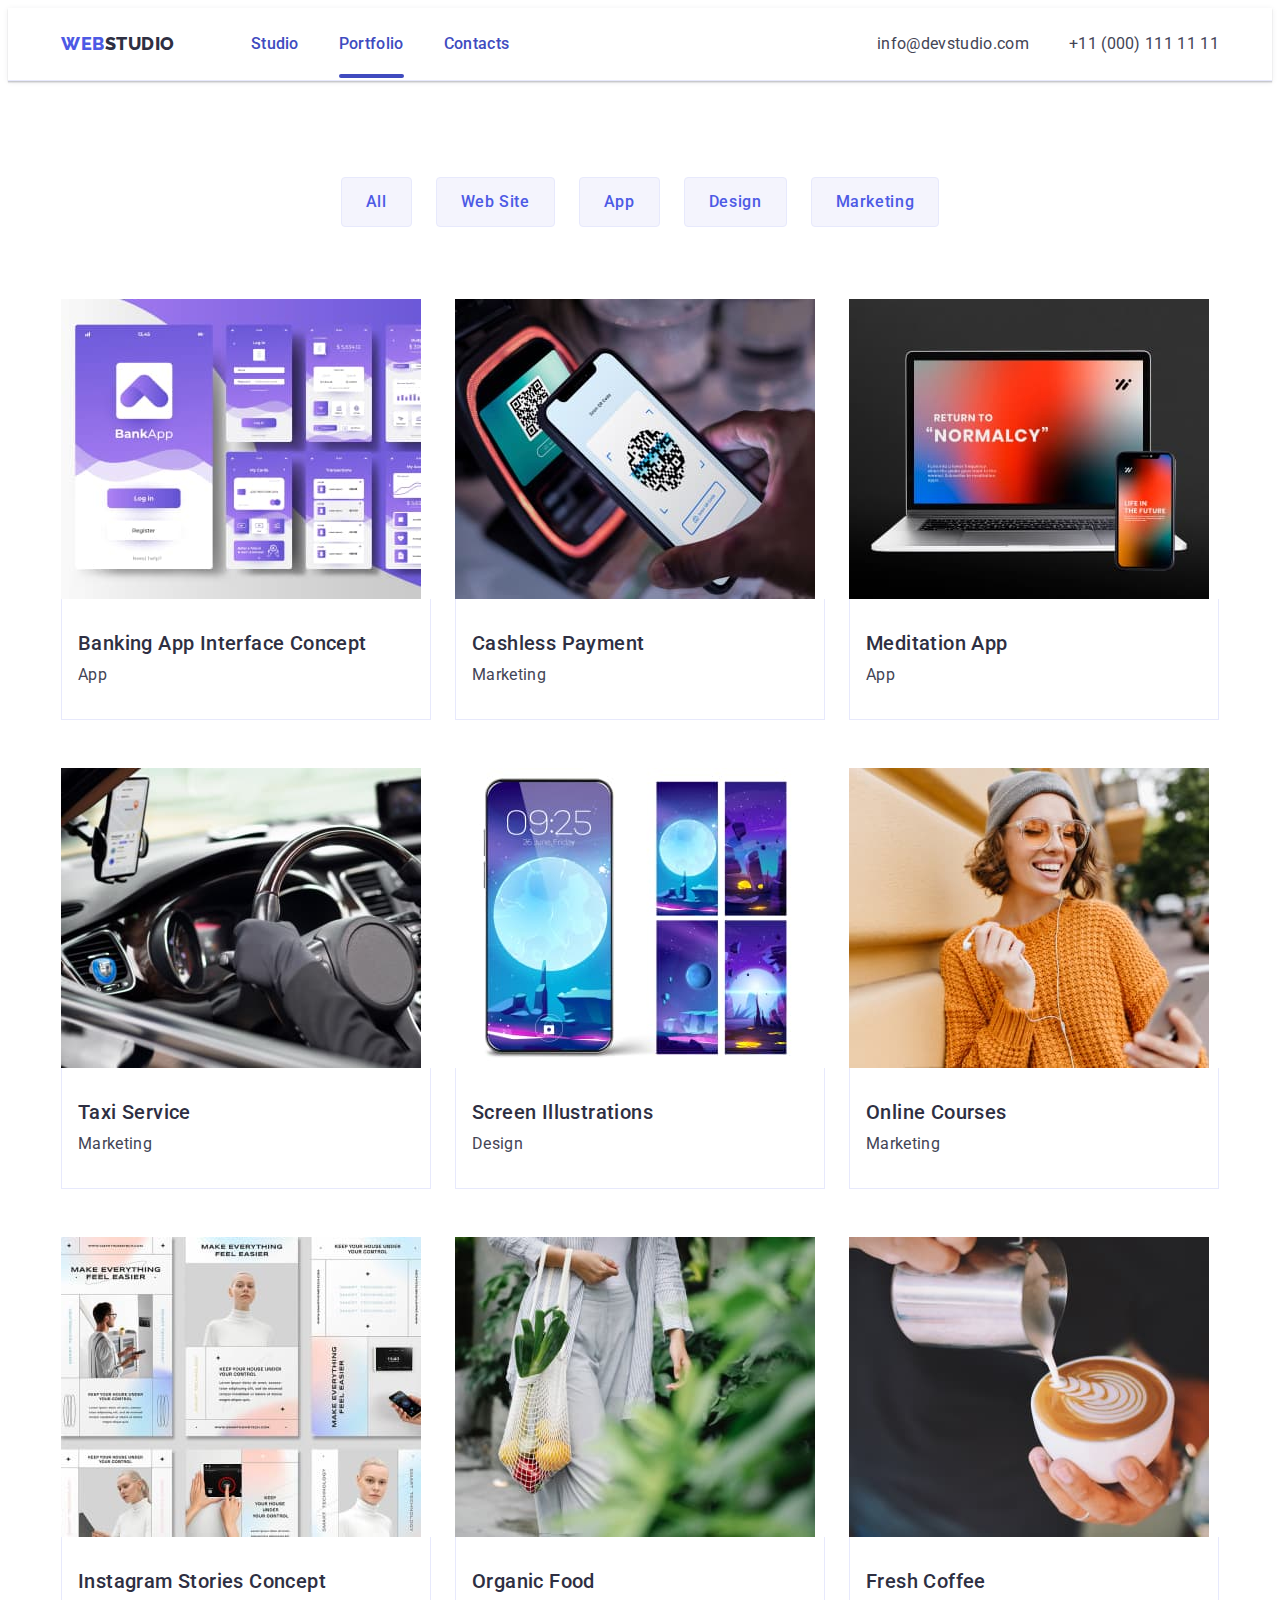
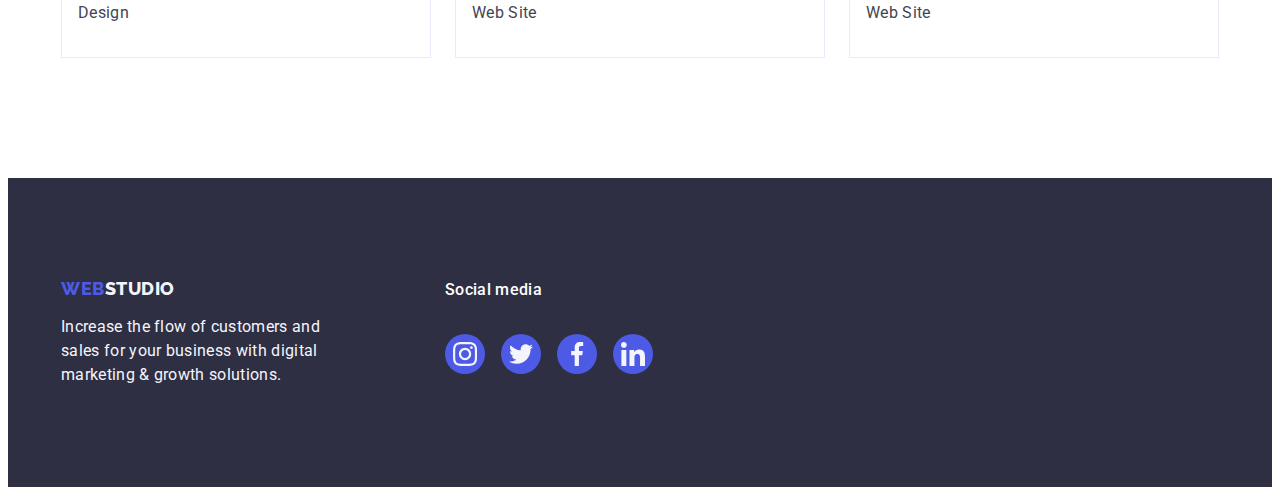
==== commit 3463fa0b: "second-pre check" ====
--- a/portfolio.html
+++ b/portfolio.html
@@ -303,27 +303,27 @@
         <div class="media-container">
           <h4 class="media-title">Social media</h4>
           <ul class="media-link list">
-            <li>
+            <li class="footer-media-item">
               <a class="social-media" href="https://www.instagram.com/">
-                <svg class="social-media-icon">
+                <svg class="social-media-icon" width="24" height="24">
                   <use href="./images/icons.svg#icon-instagram"></use></svg
               ></a>
             </li>
-            <li>
+            <li class="footer-media-item">
               <a class="social-media" href="https://www.twitter.com/">
-                <svg class="social-media-icon">
+                <svg class="social-media-icon" width="24" height="24">
                   <use href="./images/icons.svg#icon-twitter"></use></svg
               ></a>
             </li>
-            <li>
+            <li class="footer-media-item">
               <a class="social-media" href="https://www.facebook.com/">
-                <svg class="social-media-icon">
+                <svg class="social-media-icon" width="24" height="24">
                   <use href="./images/icons.svg#icon-facebook"></use></svg
               ></a>
             </li>
-            <li>
+            <li class="footer-media-item">
               <a class="social-media" href="https://www.linkedin.com/">
-                <svg class="social-media-icon">
+                <svg class="social-media-icon" width="24" height="24">
                   <use href="./images/icons.svg#icon-linkedin"></use></svg
               ></a>
             </li>
--- a/css/styles.css
+++ b/css/styles.css
@@ -397,6 +397,7 @@
 .customer-card {
   width: calc((100% - 120px) / 6);
   height: 88px;
+  transition: border-color 250ms cubic-bezier(0.4, 0, 0.2, 1);
 }
 
 .customer-link {
@@ -482,7 +483,12 @@
   transition: box-shadow 250ms cubic-bezier(0.4, 0, 0.2, 1);
 }
 
-.portfolio-link:hover,
+.portfolio-link:hover {
+  box-shadow: 0px 2px 1px 0px rgba(46, 47, 66, 0.08),
+    0px 1px 1px 0px rgba(46, 47, 66, 0.16),
+    0px 1px 6px 0px rgba(46, 47, 66, 0.08);
+}
+
 .portfolio-link:focus {
   box-shadow: 0px 2px 1px 0px rgba(46, 47, 66, 0.08),
     0px 1px 1px 0px rgba(46, 47, 66, 0.16),
@@ -493,8 +499,10 @@
   flex-basis: calc((100% - 24px * 2) / 3);
 }
 
-.portfolio-link:hover,
-.portfolio-link:focus .overlay {
+.portfolio-link:hover .overlay-text {
+  transform: translateY(0);
+}
+.portfolio-link:focus .overlay-text {
   transform: translateY(0);
 }
 
@@ -502,27 +510,21 @@
   position: relative;
   overflow: hidden;
 }
-.overlay {
+
+.overlay-text {
   position: absolute;
   top: 0;
-  left: 0;
-  transform: translateY(100%);
-  display: flex;
+  color: var(--cloud);
+  font-size: 16px;
+  font-weight: 400;
+  line-height: 1.5;
+  letter-spacing: 0.02em;
+  padding: 40px 32px;
+  background-color: var(--iris);
   width: 100%;
   height: 100%;
-  background: var(--iris);
+  transform: translateY(100%);
   transition: transform 250ms cubic-bezier(0.4, 0, 0.2, 1);
-}
-
-.overlay-text {
-  color: var(--cloud);
-  font-size: 16px;
-  font-weight: 400;
-  line-height: 1.5;
-  letter-spacing: 0.02em;
-  padding-top: 40px;
-  padding-left: 32px;
-  padding-right: 32px;
 }
 
 .portfolio-card-content {
@@ -690,6 +692,12 @@
   fill: var(--white);
 }
 
+.modal-btn:hover,
+.modal-btn:focus {
+  background-color: var(--ocean);
+  border: none;
+}
+
 .modal-btn-icon {
   fill: var(--navyblue);
   transition: fill 250ms cubic-bezier(0.4, 0, 0.2, 1);
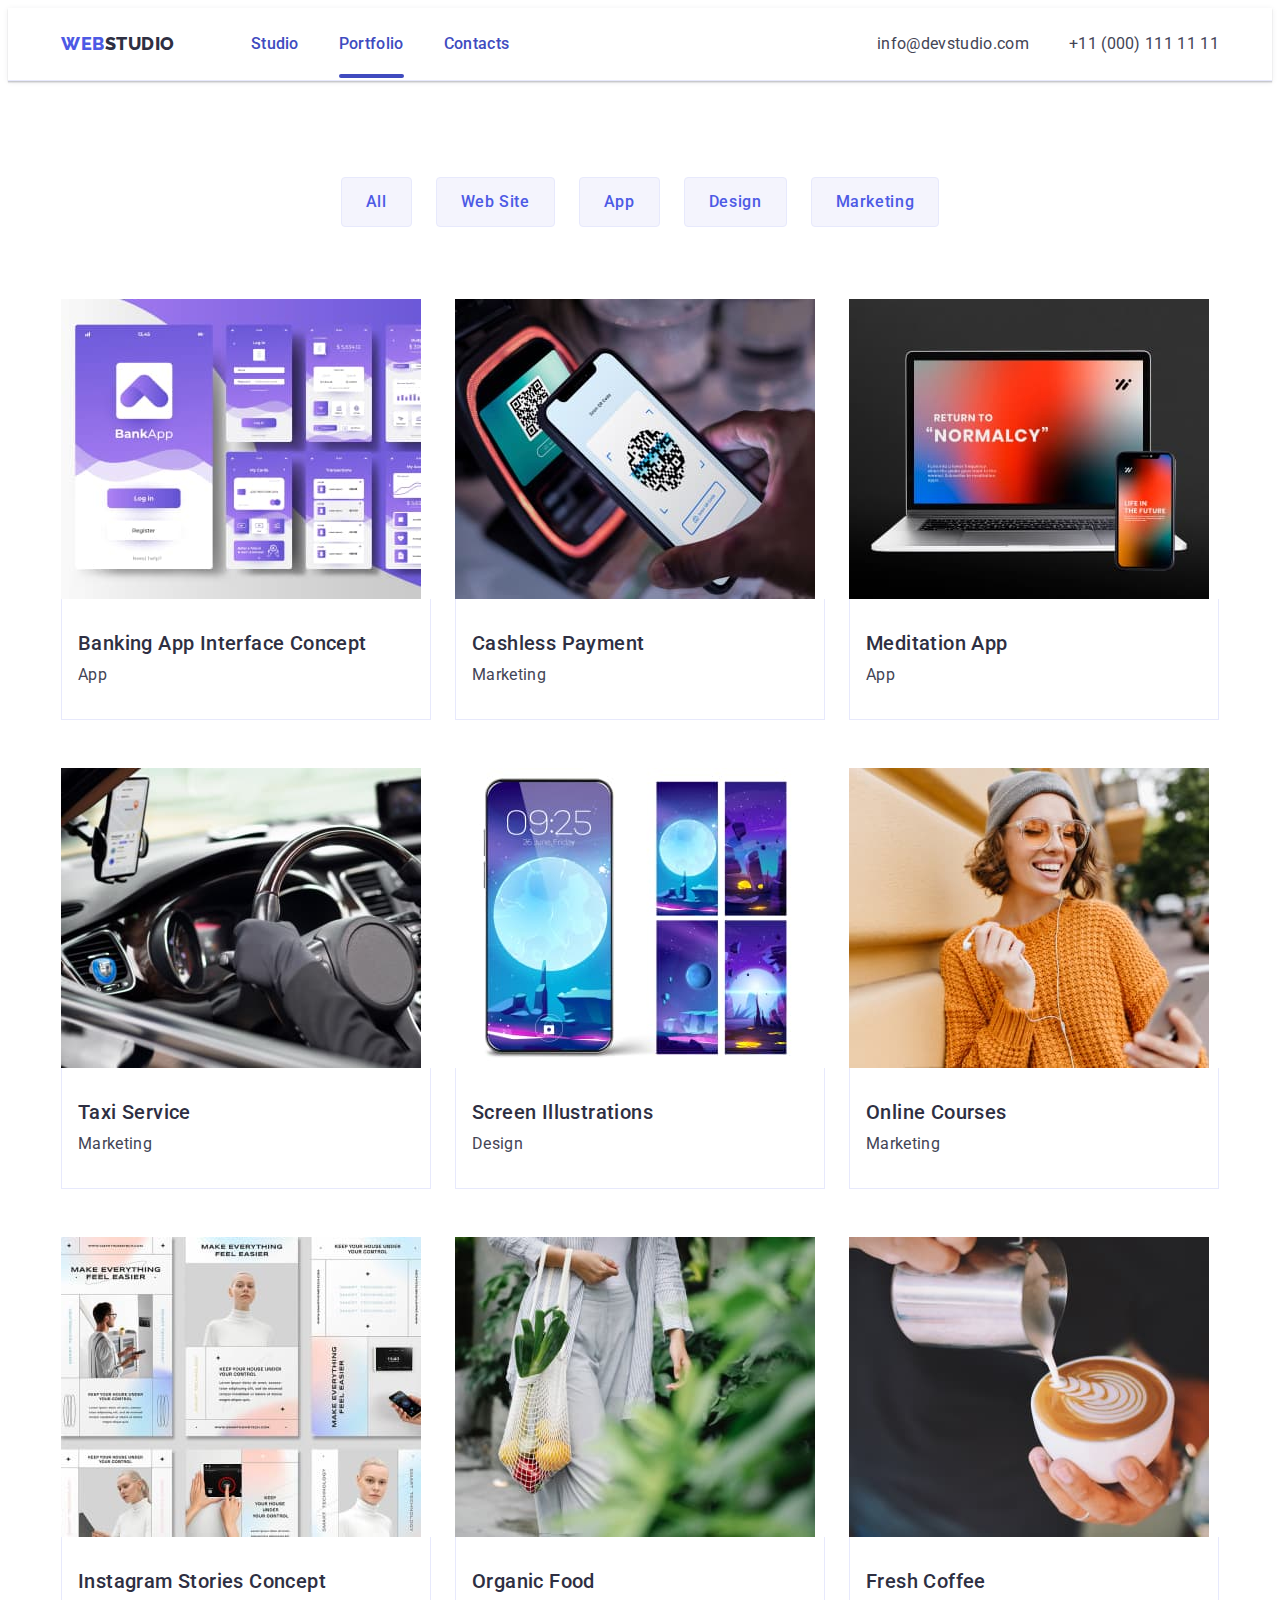
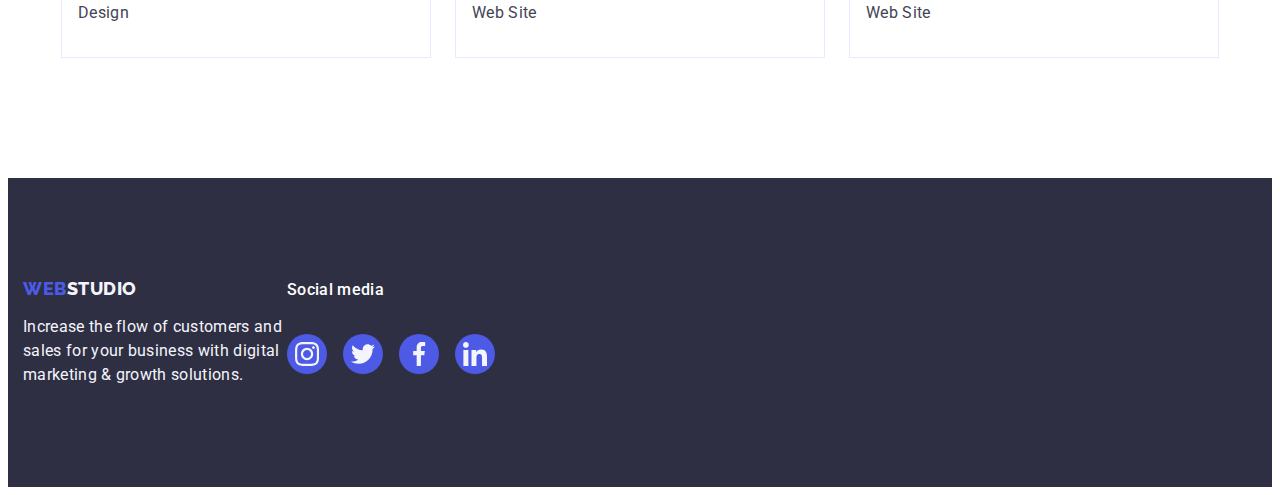
==== commit c6959618: "last check" ====
--- a/portfolio.html
+++ b/portfolio.html
@@ -301,7 +301,7 @@
         <!-- Social media -->
 
         <div class="media-container">
-          <h4 class="media-title">Social media</h4>
+          <p class="media-title">Social media</p>
           <ul class="media-link list">
             <li class="footer-media-item">
               <a class="social-media" href="https://www.instagram.com/">
--- a/css/styles.css
+++ b/css/styles.css
@@ -559,7 +559,7 @@
 .footer-container {
   display: flex;
   align-items: baseline;
-  gap: 120px;
+  margin-right: 120px;
 }
 
 .logo-box {
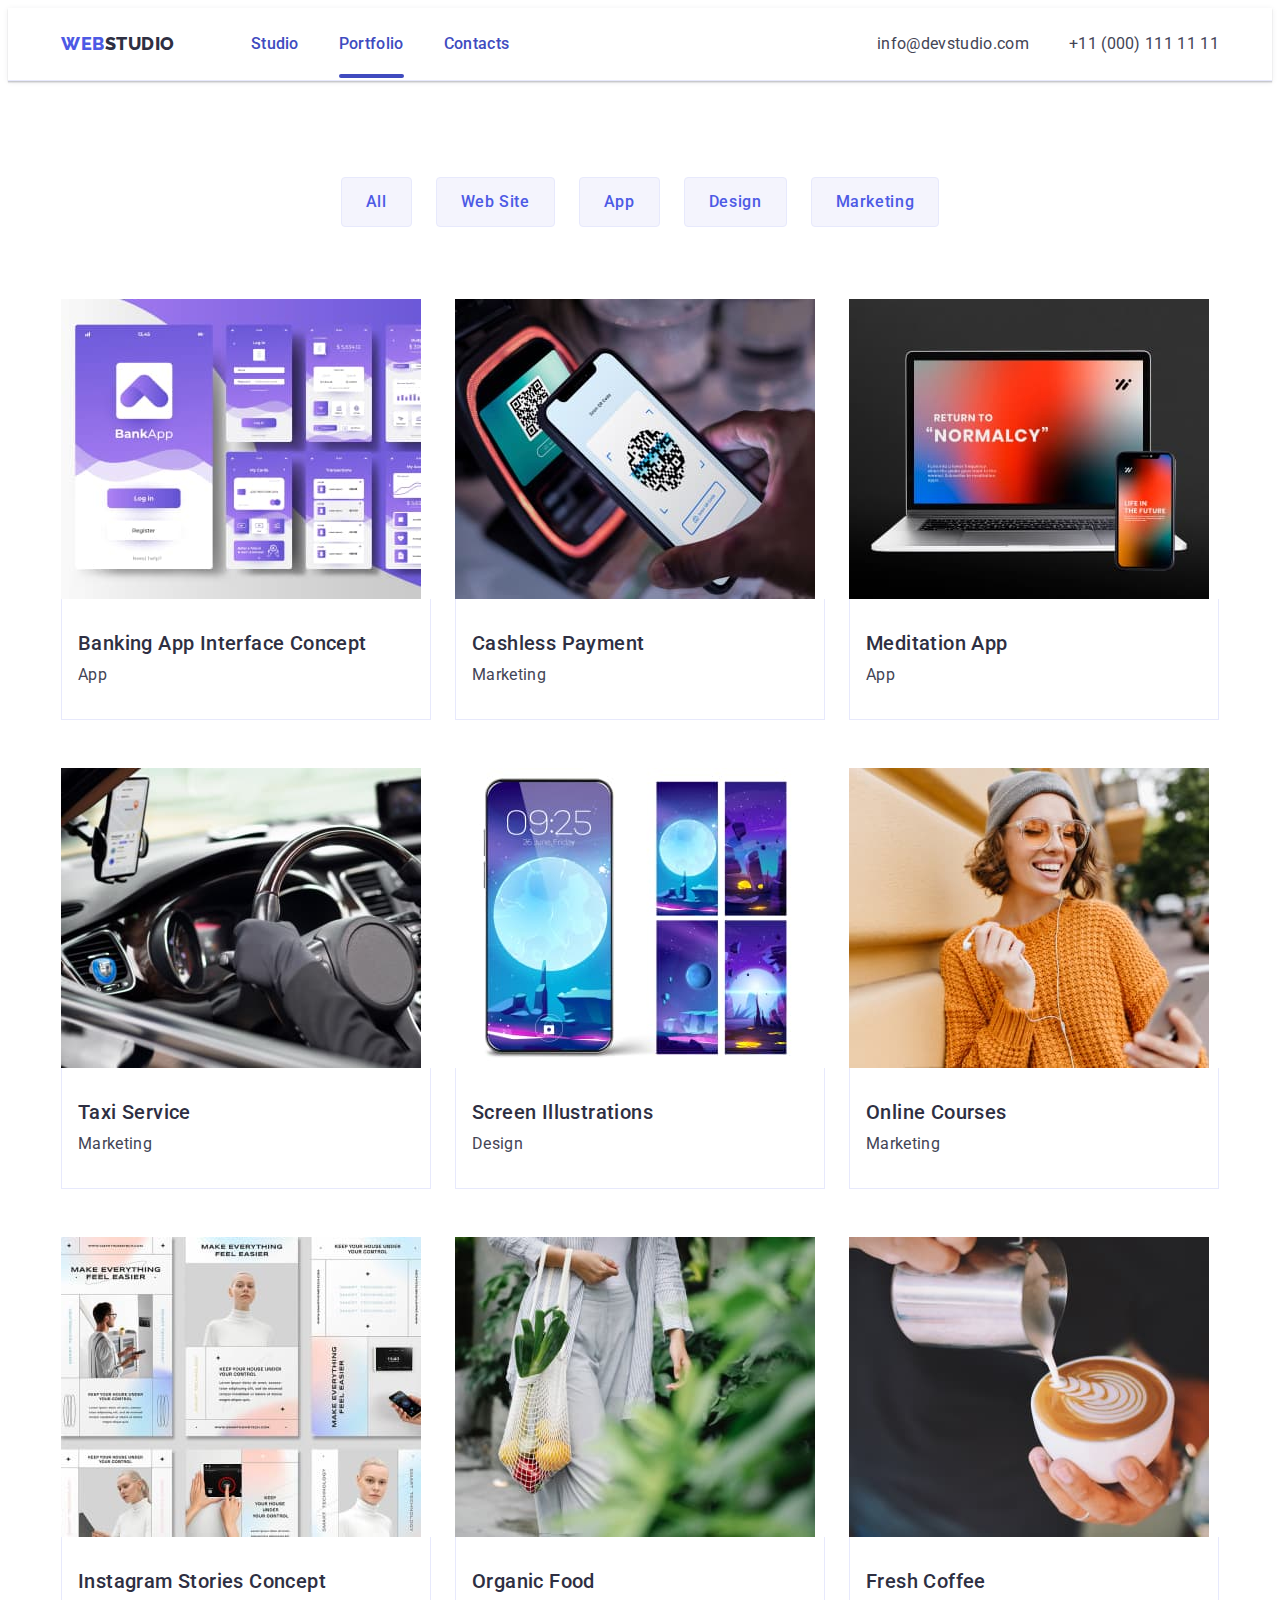
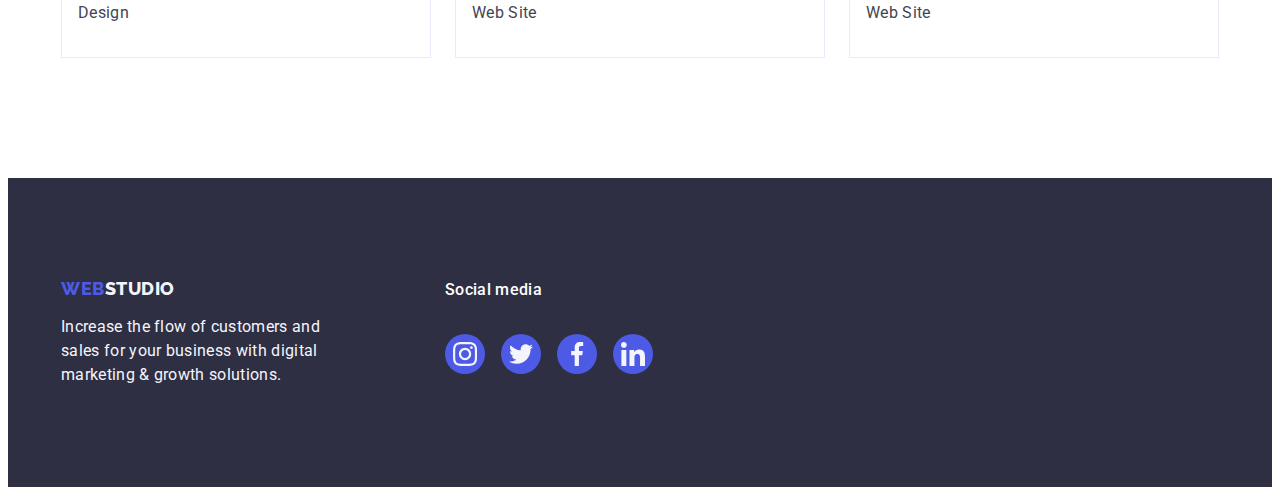
==== commit 5e895f3d: "lastest check" ====
--- a/portfolio.html
+++ b/portfolio.html
@@ -289,7 +289,7 @@
     <!-- Footer -->
     <footer class="footer">
       <div class="footer-container container">
-        <div>
+        <div class="logo-box">
           <a class="logo-foot logo link" href="./index.html"
             >Web<span class="logo-footer">Studio</span></a
           >
--- a/css/styles.css
+++ b/css/styles.css
@@ -113,7 +113,6 @@
   line-height: 1.5;
   letter-spacing: 0.02em;
   padding: 24px 0;
-  /* margin-bottom: 20px; */
   transition: color 250ms cubic-bezier(0.4, 0, 0.2, 1);
 }
 
@@ -397,7 +396,6 @@
 .customer-card {
   width: calc((100% - 120px) / 6);
   height: 88px;
-  transition: border-color 250ms cubic-bezier(0.4, 0, 0.2, 1);
 }
 
 .customer-link {
@@ -559,7 +557,6 @@
 .footer-container {
   display: flex;
   align-items: baseline;
-  margin-right: 120px;
 }
 
 .logo-box {
